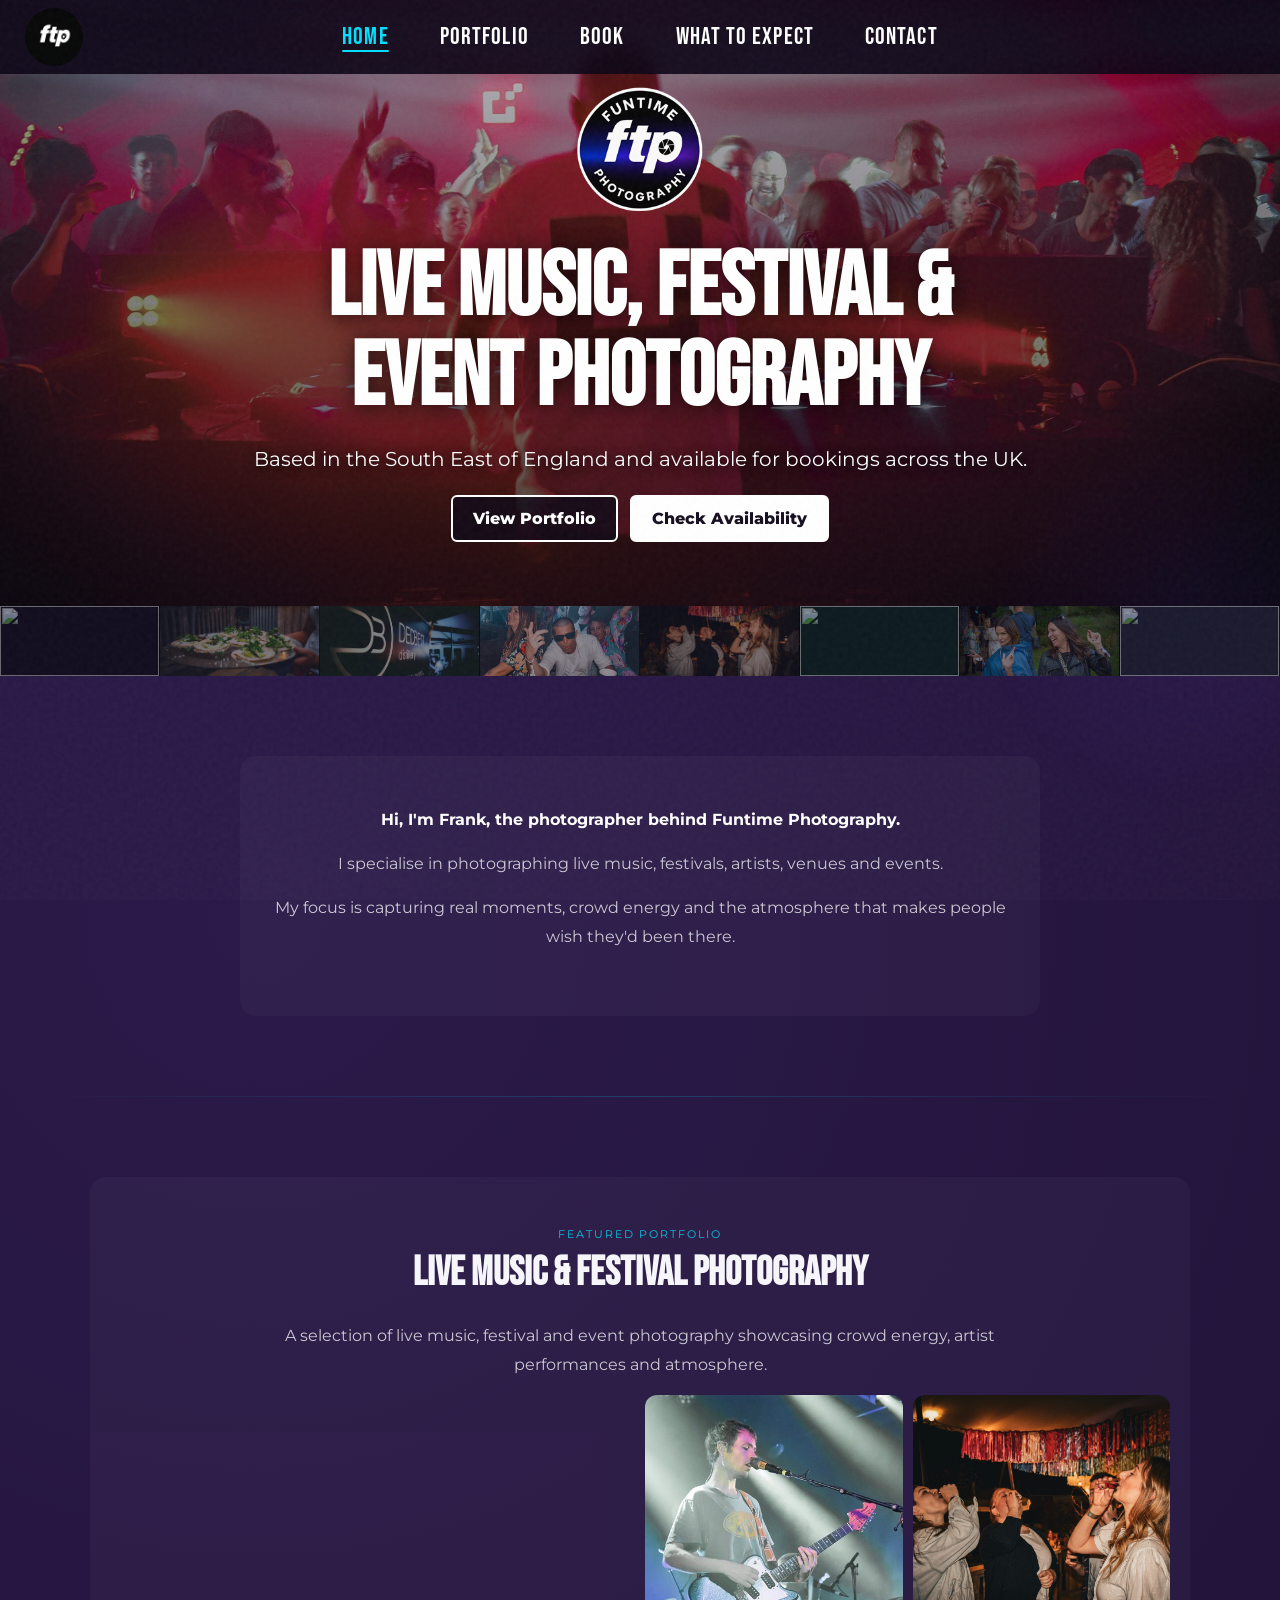
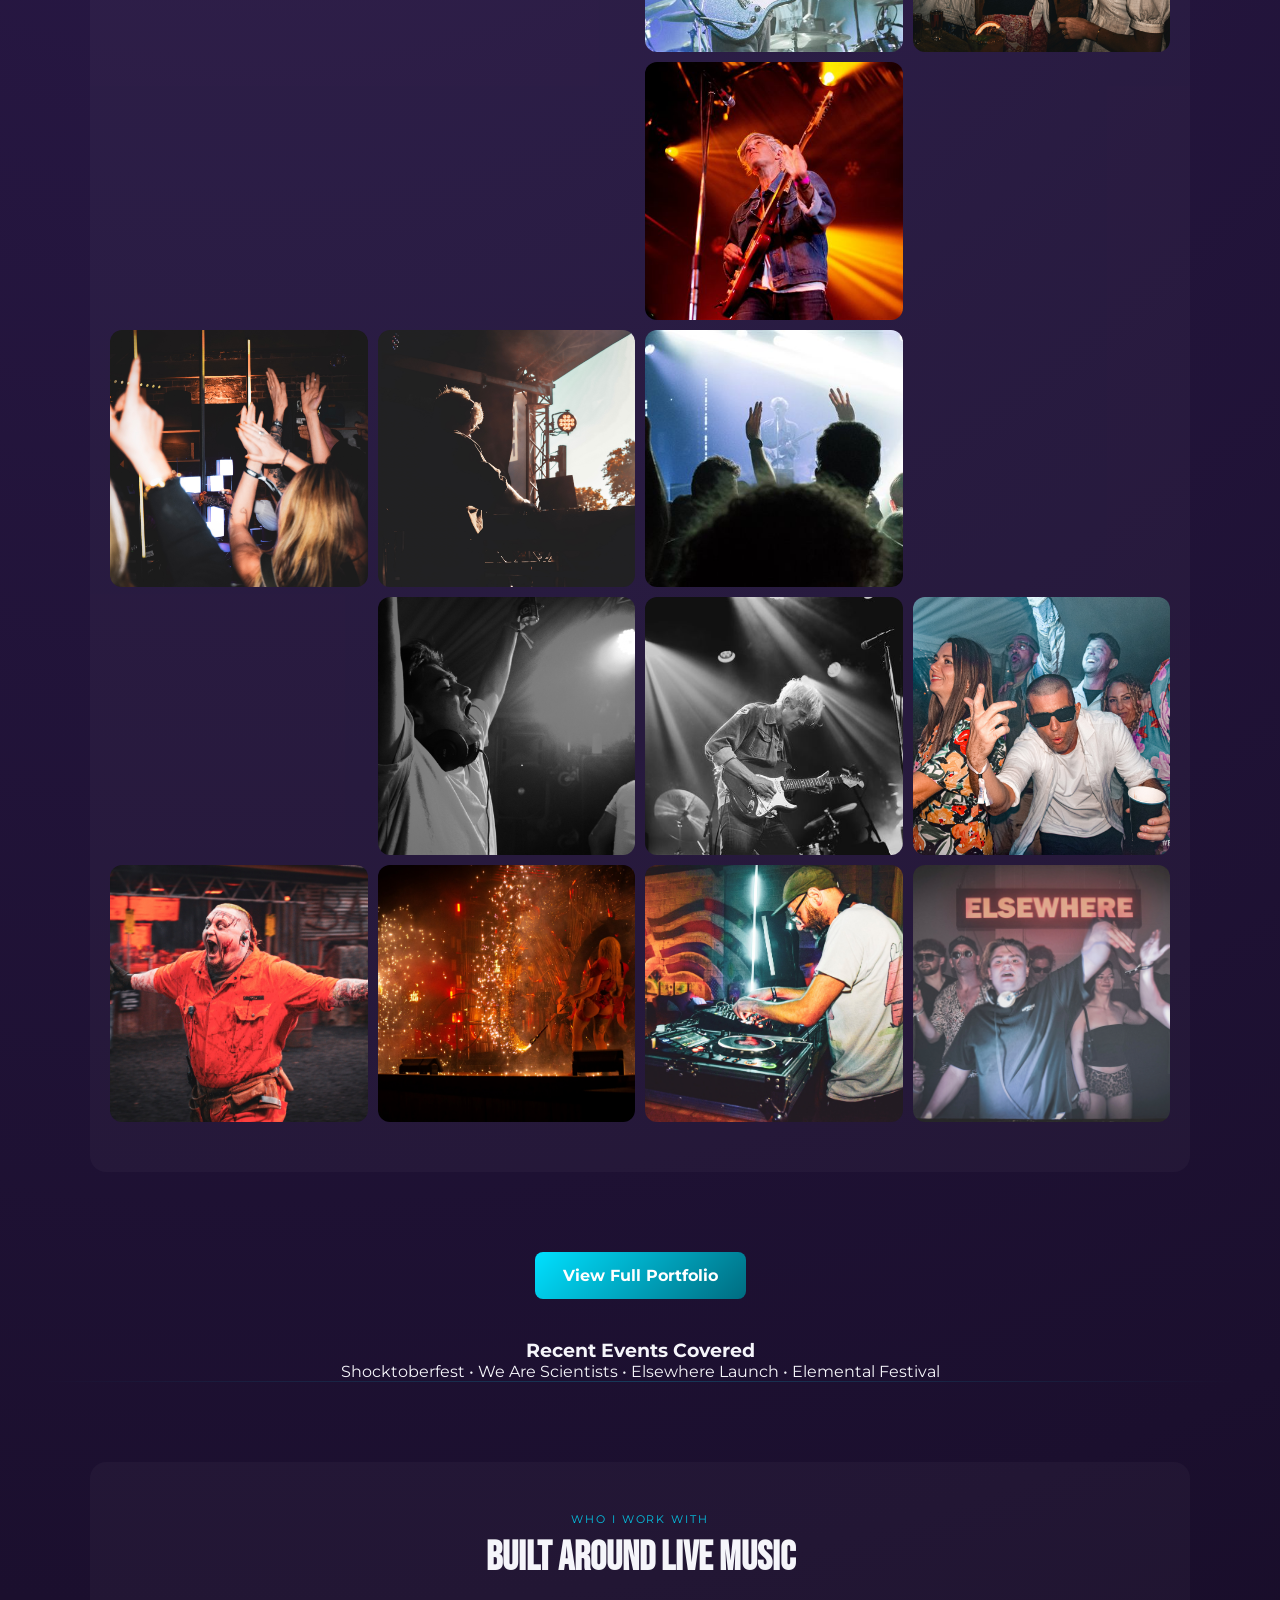
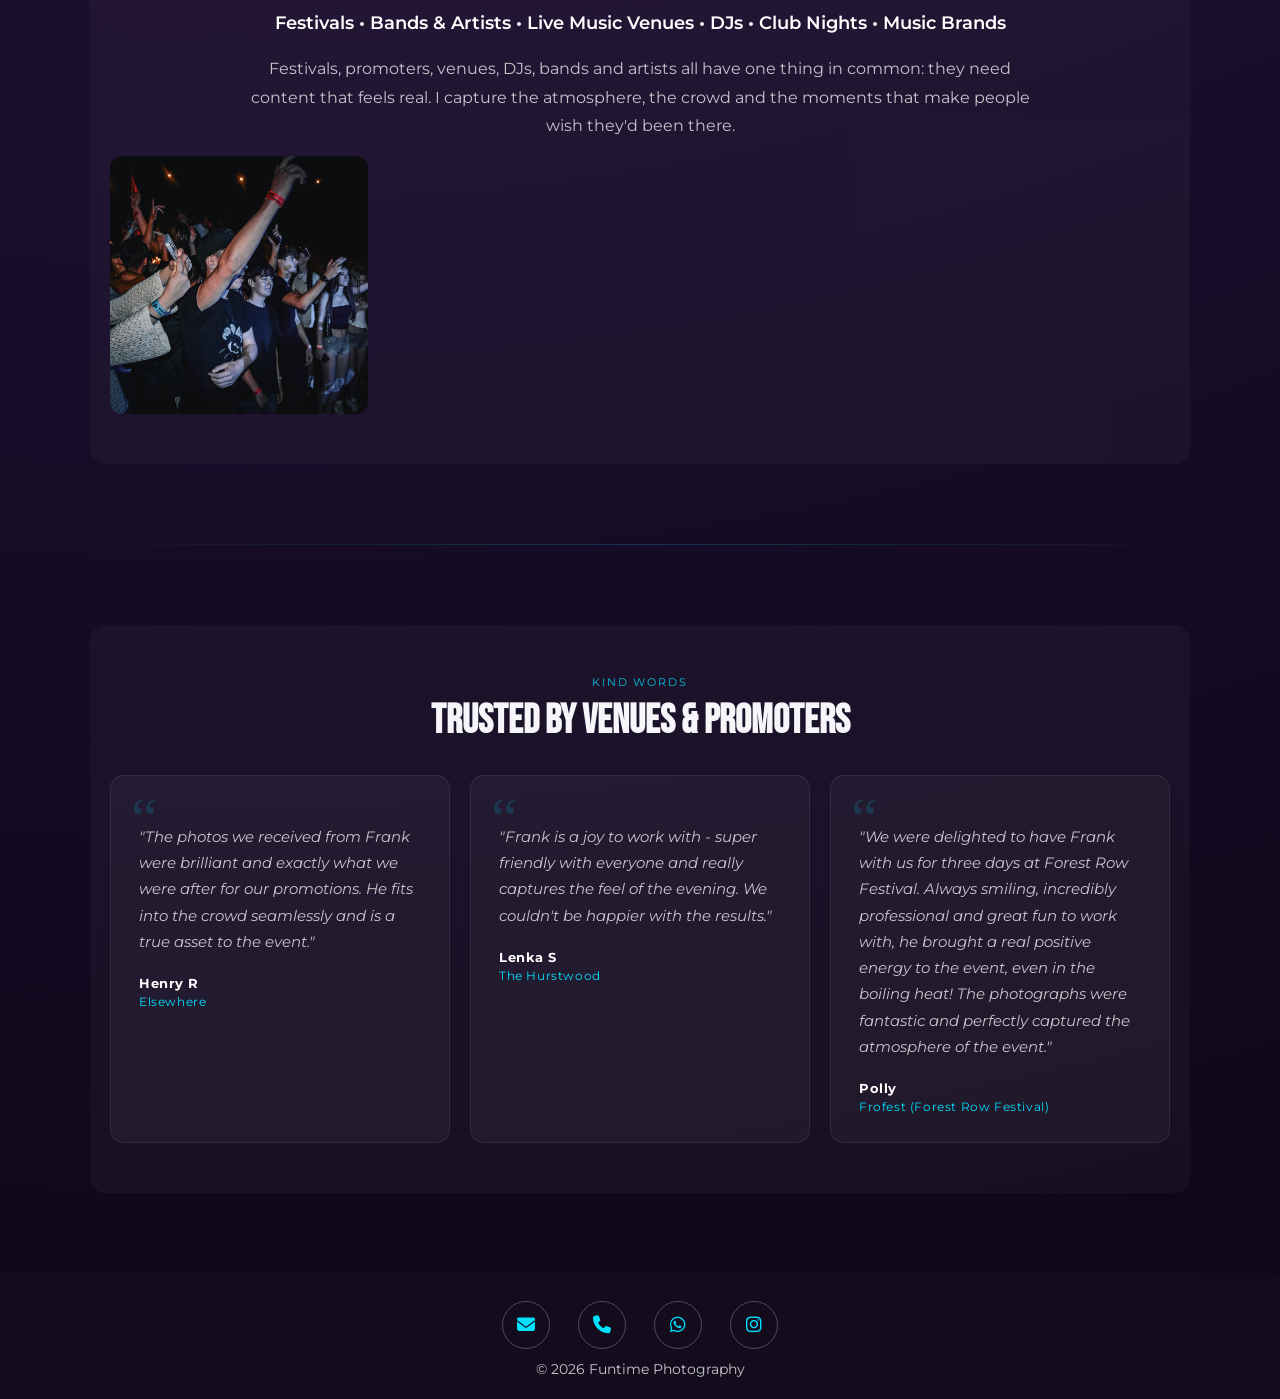
==== index.html @ a096a573 "Use the FTP stamp in portfolio and homepage photo viewers" ====
<!doctype html>
<html lang="en">
<head>
<meta charset="utf-8"/>
<meta name="viewport" content="width=device-width,initial-scale=1"/>
<meta name="description" content="Funtime Photography - Live music, festival, artist and event photography. Based in the South East of England and available across the UK."/>
<meta property="og:title" content="Funtime Photography | Live Music, Festival &amp; Event Photography"/>
<meta property="og:description" content="Live music, festival, artist and event photography. Based in the South East of England and available across the UK."/>
<meta property="og:type" content="business.business"/>

<title>Funtime Photography | Live Music, Festival &amp; Event Photography</title>

<link rel="preload" href="https://fonts.googleapis.com/css2?family=Montserrat:wght@300;400;600;800&family=Bebas+Neue&display=swap" as="style">
<link href="https://fonts.googleapis.com/css2?family=Montserrat:wght@300;400;600;800&family=Bebas+Neue&display=swap" rel="stylesheet">
<link rel="icon" href="logo.png" type="image/png">
<link rel="stylesheet" href="https://cdnjs.cloudflare.com/ajax/libs/font-awesome/6.5.0/css/all.min.css">

<style>

:root{
  --bg:#0d0617;
  --bg2:#2b1a4a;
  --accent:#00e0ff;
  --text:#f5f5fa;
  --muted:rgba(255,255,255,0.75);
}

*{margin:0;padding:0;box-sizing:border-box}

html{scroll-behavior:smooth}

body{
  font-family:Montserrat,sans-serif;
  background:radial-gradient(circle at 20% 20%, #2b1a4a, #1b0f2e 60%, #0d0617);
  color:var(--text);
  position:relative;
}

/* GRAIN OVERLAY */
body::before{
  content:"";
  position:fixed;
  inset:0;
  background-image:url("data:image/svg+xml,%3Csvg viewBox='0 0 200 200' xmlns='http://www.w3.org/2000/svg'%3E%3Cfilter id='n'%3E%3CfeTurbulence type='fractalNoise' baseFrequency='0.9' numOctaves='4' stitchTiles='stitch'/%3E%3C/filter%3E%3Crect width='100%25' height='100%25' filter='url(%23n)' opacity='1'/%3E%3C/svg%3E");
  opacity:0.04;
  pointer-events:none;
  z-index:1000;
}

/* GLOW BLOBS */
body::after{
  content:"";
  position:fixed;
  width:500px;
  height:500px;
  border-radius:50%;
  background:radial-gradient(circle, rgba(0,224,255,0.06) 0%, transparent 70%);
  top:-150px;
  left:-150px;
  pointer-events:none;
  z-index:0;
}

.glow-blob-2{
  position:fixed;
  width:400px;
  height:400px;
  border-radius:50%;
  background:radial-gradient(circle, rgba(120,60,255,0.07) 0%, transparent 70%);
  bottom:10%;
  right:-100px;
  pointer-events:none;
  z-index:0;
}

/* NAV */
.topbar{
  position:fixed;
  top:0;
  left:0;
  right:0;
  display:flex;
  justify-content:space-between;
  align-items:center;
  padding:8px 25px;
  background:rgba(0,0,0,0.6);
  backdrop-filter:blur(10px);
  z-index:999;
}

.topbar img{
  width:60px;
  height:60px;
  border-radius:50%;
}

.topbar nav{
  display:flex;
  gap:20px;
}

.topbar a{
  color:white;
  text-decoration:none;
  font-family:'Bebas Neue';
  transition:color 0.2s;
}

.topbar a:hover{
  color:var(--accent);
}

/* HERO */
.hero{
  min-height:clamp(400px,65vh,700px);
  display:grid;
  place-items:center;
  padding:64px 20px;
  text-align:center;
  background:
    linear-gradient(180deg,rgba(8,5,16,.24),rgba(8,5,16,.74)),
    #160e23 url("16-DSC_0517-high-quality.jpg") center 45%/cover no-repeat;
}

.hero-inner{
  max-width:850px;
}

.hero-badge{
  display:block;
  width:clamp(108px,18vw,172px);
  height:auto;
  margin:0 auto 8px;
}

.hero h1{
  margin:0 auto 24px;
  color:#fff;
  font-family:"Bebas Neue",sans-serif;
  font-size:clamp(2.8rem,7vw,6.25rem);
  line-height:1;
  text-wrap:balance;
  text-shadow:0 2px 20px rgba(0,0,0,.7);
}

.hero-location{
  margin:0 auto 24px;
  color:#fff;
  font-size:clamp(1rem,2.4vw,1.25rem);
  text-shadow:0 2px 12px #000;
}

.hero-actions{
  display:flex;
  flex-wrap:wrap;
  justify-content:center;
  gap:12px;
}

.hero-actions a{
  border:2px solid #fff;
  border-radius:6px;
  padding:12px 20px;
  color:#fff;
  background:rgba(14,9,23,.8);
  font-weight:800;
  text-decoration:none;
}

.hero-actions .hero-booking{
  color:#150e20;
  background:#fff;
}

.hero-actions a:hover,
.hero-actions a:focus-visible{
  color:#150e20;
  background:var(--accent);
  border-color:var(--accent);
}

/* PHOTO STRIP */
.photo-strip{
  display:flex;
  height:70px;
  overflow:hidden;
  position:relative;
  z-index:1;
}

.strip-item{
  flex:1;
  background:#1a1a2e;
  border-right:1px solid rgba(0,0,0,0.4);
  position:relative;
  overflow:hidden;
}

.strip-item img{
  width:100%;
  height:100%;
  object-fit:cover;
  opacity:0.5;
  transition:opacity 0.3s;
}

.strip-item:nth-child(odd){background:#110d1e;}
.strip-item:nth-child(3n){background:#0d1a1f;}

/* SECTION DIVIDER */
.divider{
  height:1px;
  background:linear-gradient(to right, transparent, rgba(0,224,255,0.2), transparent);
  margin:0 40px;
}

.cta{
  padding:14px 28px;
  background:linear-gradient(135deg,var(--accent),#006c80);
  border-radius:8px;
  text-decoration:none;
  color:white;
  font-weight:700;
  display:inline-block;
  border:none;
  cursor:pointer;
  transition:transform 0.2s, box-shadow 0.2s;
  font-size:clamp(13px,1.5vw,16px);
}

.cta:hover{
  transform:translateY(-2px);
  box-shadow:0 8px 24px rgba(0,224,255,0.3);
}

@keyframes fadeInDown{
  from{opacity:0;transform:translateY(-20px)}
  to{opacity:1;transform:translateY(0)}
}

@keyframes fadeInUp{
  from{opacity:0;transform:translateY(20px)}
  to{opacity:1;transform:translateY(0)}
}

/* SECTION */
.section{
  max-width:1100px;
  margin:80px auto;
  padding:50px 20px;
  background:rgba(255,255,255,0.03);
  border-radius:16px;
  position:relative;
}

.section-title{
  font-family:'Bebas Neue';
  text-align:center;
  font-size:40px;
  margin-bottom:25px;
}

.section-label{
  font-size:11px;
  letter-spacing:0.18em;
  text-transform:uppercase;
  color:var(--accent);
  text-align:center;
  margin-bottom:8px;
  opacity:0.85;
}

/* ABOUT */
.about{
  text-align:center;
  line-height:1.8;
  max-width:800px;
  margin:80px auto;
  color:var(--muted);
  padding:50px 20px;
  background:rgba(255,255,255,0.03);
  border-radius:16px;
  position:relative;
  overflow:hidden;
}

.about-bg-text{
  position:absolute;
  top:16px;
  left:50%;
  transform:translateX(-50%);
  font-family:'Bebas Neue';
  font-size:clamp(48px,8vw,80px);
  white-space:nowrap;
  color:rgba(255,255,255,0.04);
  pointer-events:none;
  letter-spacing:4px;
  user-select:none;
}

.about p{
  margin-bottom:15px;
  position:relative;
  z-index:1;
}

.about strong{
  color:white;
}

/* WHAT WE DO */
  
.work-copy{
  text-align:center;
  max-width:800px;
  margin:15px auto;
  line-height:1.8;
  color:var(--muted);
}

.work-copy-intro{
  text-align:center;
  color:white;
  font-weight:600;
  font-size:18px;
  max-width:900px;
  margin:0 auto 15px;
}

  
/* GRID */
.grid{
  display:grid;
  grid-template-columns:repeat(4,1fr);
  gap:10px;
  grid-auto-flow:dense;
}

.grid img{
  width:100%;
  aspect-ratio:1/1;
  object-fit:cover;
  border-radius:12px;
  cursor:pointer;
  opacity:0;
  transform:translateY(20px);
  transition:opacity .4s, transform .4s, box-shadow .25s;
}

.grid img.loaded{
  opacity:1;
  transform:translateY(0);
}

.grid img:hover{
  transform:scale(1.02);
  box-shadow:0 0 0 2px rgba(0,224,255,0.5);
}

/* SELL SECTION */
.sell{
  display:grid;
  grid-template-columns:1fr 1fr;
  gap:60px;
  align-items:center;
}

.sell h2{
  font-family:'Bebas Neue';
  font-size:32px;
  margin-bottom:20px;
}

.sell ul{
  list-style:none;
}

.sell li{
  padding:10px 0;
  font-size:18px;
  color:var(--muted);
  border-bottom:1px solid rgba(255,255,255,0.05);
}

.sell li:last-child{
  border-bottom:none;
}

/* TESTIMONIALS */
.testimonials{
  max-width:1100px;
  margin:80px auto;
  padding:50px 20px;
  background:rgba(255,255,255,0.03);
  border-radius:16px;
}

.testi-grid{
  display:grid;
  grid-template-columns:repeat(3,minmax(0,1fr));
  gap:20px;
  margin-top:30px;
}

.testi-card{
  background:rgba(255,255,255,0.04);
  border:1px solid rgba(255,255,255,0.08);
  border-radius:14px;
  padding:28px;
  position:relative;
}

.testi-card::before{
  content:"\201C";
  position:absolute;
  top:12px;
  left:20px;
  font-size:60px;
  font-family:Georgia,serif;
  color:rgba(0,224,255,0.15);
  line-height:1;
}

.testi-text{
  font-size:15px;
  line-height:1.75;
  color:var(--muted);
  font-style:italic;
  margin-bottom:20px;
  padding-top:20px;
}

.testi-author{
  display:flex;
  flex-direction:column;
  gap:3px;
}

.testi-name{
  font-size:13px;
  font-weight:700;
  color:white;
  letter-spacing:0.04em;
}

.testi-venue{
  font-size:12px;
  color:var(--accent);
  letter-spacing:0.05em;
}

/* MOBILE */
@media(max-width:800px){
  
  .topbar nav{gap:8px 12px;flex-wrap:wrap;justify-content:flex-end;}
  .topbar{padding:12px 20px;}
  .topbar img{width:50px;height:50px;}
  .topbar a{margin-left:0;}
  .hero{min-height:400px;}

  .grid{grid-template-columns:repeat(2,1fr);}

  .sell{
    grid-template-columns:1fr;
    gap:30px;
  }

  .section{
    margin:50px auto;
    padding:30px 15px;
  }

  .about{
    margin:50px auto;
    padding:30px 15px;
  }

  .section-title{font-size:28px;}

  .testi-grid{
    grid-template-columns:1fr;
    gap:16px;
  }

  .testimonials{
    margin:50px auto;
    padding:30px 15px;
  }

  .photo-strip{height:50px;}
  .divider{margin:0 20px;}
}

/* FOOTER */
footer{
  padding:60px 20px;
  background:black;
  display:flex;
  justify-content:space-between;
  align-items:center;
  flex-wrap:wrap;
  gap:40px;
}

footer > div{line-height:1.8;}

footer a{
  color:white;
  text-decoration:none;
  transition:color 0.2s;
}

footer a i{
  color:var(--accent);
  font-size:18px;
  width:22px;
  text-align:center;
  transition:0.2s;
}

footer a:hover i{
  transform:scale(1.2);
  color:#00e0ff;
}

.neon-contact{
  display:flex;
  justify-content:center;
  gap:25px;
  flex-wrap:wrap;
}

.neon-contact a{
  display:flex;
  align-items:center;
  gap:8px;
  padding:12px 22px;
  border-radius:30px;
  text-decoration:none;
  color:white;
  font-weight:600;
  background:rgba(255,255,255,0.05);
  border:1px solid rgba(0,224,255,0.3);
  transition:all 0.25s ease;
}

.neon-contact i{
  font-size:18px;
  color:var(--accent);
  display:inline-flex;
  align-items:center;
  justify-content:center;
}

.neon-contact a:hover{
  transform:translateY(-2px);
  border-color:#00e0ff;
  box-shadow:
    0 0 10px rgba(0,224,255,0.6),
    0 0 25px rgba(0,224,255,0.4),
    inset 0 0 10px rgba(0,224,255,0.2);
}

/* LIGHTBOX */
.lightbox{
  position:fixed;
  inset:0;
  background:rgba(0,0,0,0.95);
  display:none;
  align-items:center;
  justify-content:center;
  flex-direction:column;
  gap:20px;
  z-index:1000;
}

.lightbox.active{display:flex;}

.lightbox img{
  max-width:90%;
  max-height:75vh;
  border-radius:8px;
}

.lightbox-controls{
  display:flex;
  gap:15px;
  justify-content:center;
  align-items:center;
  color:white;
}

.lightbox-btn{
  background:rgba(255,255,255,0.2);
  border:none;
  color:white;
  padding:10px 15px;
  border-radius:6px;
  cursor:pointer;
  font-weight:700;
  transition:background 0.2s;
}

.lightbox-btn:hover{background:rgba(0,224,255,0.3);}

.lightbox-close{
  position:absolute;
  top:20px;
  right:20px;
  background:rgba(255,255,255,0.2);
  border:none;
  color:white;
  width:40px;
  height:40px;
  border-radius:50%;
  cursor:pointer;
  font-size:24px;
  transition:background 0.2s;
}

.lightbox-close:hover{background:rgba(255,0,0,0.3);}

</style>
<link rel="stylesheet" href="/navigation.css">
<link rel="stylesheet" href="/watermark.css">
</head>

<body>

<div class="glow-blob-2"></div>

<header class="topbar site-header">
  <a class="site-logo" href="/index.html"><img src="/logo.png" alt="Funtime Photography home"></a>
  <nav aria-label="Main navigation">
    <a href="/index.html" aria-current="page">Home</a>
    <a href="/gallery.html">Portfolio</a>
    <a href="/booking.html">Book</a>
    <a href="/what-to-expect.html">What to Expect</a>
    <a href="#contact">Contact</a>
  </nav>
</header>

<section class="hero" aria-labelledby="hero-title">
  <div class="hero-inner">
    <img class="hero-badge" src="ftp-hero-badge.png" width="256" height="256" alt="">
    <h1 id="hero-title">Live Music, Festival &amp; Event Photography</h1>
    <p class="hero-location">Based in the South East of England and available for bookings across the UK.</p>
    <div class="hero-actions">
      <a href="gallery.html">View Portfolio</a>
      <a class="hero-booking" href="booking.html">Check Availability</a>
    </div>
  </div>
</section>

<div class="photo-strip">
  <div class="strip-item"><img src="photo229.jpg" alt="" loading="lazy"></div>
  <div class="strip-item"><img src="photo155.jpg" alt="" loading="lazy"></div>
  <div class="strip-item"><img src="photo95.jpg" alt="" loading="lazy"></div>
  <div class="strip-item"><img src="photo43.jpg" alt="" loading="lazy"></div>
  <div class="strip-item"><img src="photo193.jpg" alt="" loading="lazy"></div>
  <div class="strip-item"><img src="photo80.jpg" alt="" loading="lazy"></div>
  <div class="strip-item"><img src="photo17.jpg" alt="" loading="lazy"></div>
  <div class="strip-item"><img src="photo144.jpg" alt="" loading="lazy"></div>
</div>


<section class="about">
  <div class="about-bg-text"></div>

<p><strong>Hi, I'm Frank, the photographer behind Funtime Photography.</strong></p>

<p>
I specialise in photographing live music, festivals, artists, venues and events.
</p>

<p>
My focus is capturing real moments, crowd energy and the atmosphere that makes people wish they'd been there.
</p>


</section>

<div class="divider"></div>

<section class="section">

<div class="section-label">Featured Portfolio</div>
<h2 class="section-title">Live Music & Festival Photography</h2>

<p class="work-copy">
A selection of live music, festival and event photography showcasing crowd energy, artist performances and atmosphere.
</p>

  <div class="grid">
    <!-- Featured photos follow the order in the image list below. -->
    <img alt="Event photography">
    <img alt="Event photography">
    <img data-preview="thumbnails/we-are-scientists/2-DSC_6607.jpg" alt="We Are Scientists bassist singing under white stage beams">
    <img alt="Event photography">
    <img alt="Event photography">
    <img alt="Event photography">
    <img data-preview="thumbnails/we-are-scientists/7-DSC_6819.jpg" alt="We Are Scientists guitarist under amber stage lights">
    <img alt="Event photography">
    <img alt="Event photography">
    <img alt="Event photography">
    <img data-preview="thumbnails/we-are-scientists/8-DSC_6842.jpg" alt="We Are Scientists crowd with hands raised against white lights">
    <img alt="Event photography">
    <img alt="Event photography">
    <img alt="Event photography">
    <img data-preview="thumbnails/we-are-scientists/14-DSC_7060.jpg" alt="Black-and-white We Are Scientists performance under spotlights">
    <img alt="Event photography">
    <img alt="Shocktoberfest performer in an orange jumpsuit with arms outstretched">
    <img alt="Shocktoberfest stage performers surrounded by sparks">
    <img alt="Elsewhere Launch DJ working the decks under orange and teal lights">
    <img alt="Elsewhere Launch crowd with hands raised beneath the venue sign">
  </div>
</section>

  
<div style="text-align:center;margin-top:30px;">
  <a class="cta" href="gallery.html">
    View Full Portfolio
  </a>
</div>


<div style="text-align:center; margin-top:40px;">
  <h3>Recent Events Covered</h3>
  <p>
    Shocktoberfest • We Are Scientists • Elsewhere Launch • Elemental Festival
  </p>
</div>

  
<div class="divider"></div>




<section class="section">
  <div class="section-label">Who I Work With</div>
  <h2 class="section-title">Built Around Live Music</h2>

  <p class="work-copy work-copy-intro">
    Festivals • Bands & Artists • Live Music Venues • DJs • Club Nights • Music Brands
  </p>

  <p class="work-copy">
    Festivals, promoters, venues, DJs, bands and artists all have one thing in common:
    they need content that feels real. I capture the atmosphere, the crowd and the moments
    that make people wish they'd been there.
  </p>

  <div class="grid">
    <img alt="Photography">
    <img alt="Photography">
    <img alt="Photography">
    <img alt="Photography">
  </div>
</section>

  

  
<div class="divider"></div>

<section class="testimonials">
  <div class="section-label">Kind Words</div>
  <h2 class="section-title">Trusted by Venues &amp; Promoters</h2>
  <div class="testi-grid">
    <!-- Client testimonials -->
    <div class="testi-card">
      <p class="testi-text">"The photos we received from Frank were brilliant and exactly what we were after for our promotions. He fits into the crowd seamlessly and is a true asset to the event."</p>
      <div class="testi-author">
        <span class="testi-name">Henry R</span>
        <span class="testi-venue">Elsewhere</span>
      </div>
    </div>
    <div class="testi-card">
      <p class="testi-text">"Frank is a joy to work with - super friendly with everyone and really captures the feel of the evening. We couldn't be happier with the results."</p>
      <div class="testi-author">
        <span class="testi-name">Lenka S</span>
        <span class="testi-venue">The Hurstwood</span>
      </div>
    </div>
    <div class="testi-card">
      <p class="testi-text">"We were delighted to have Frank with us for three days at Forest Row Festival. Always smiling, incredibly professional and great fun to work with, he brought a real positive energy to the event, even in the boiling heat! The photographs were fantastic and perfectly captured the atmosphere of the event."</p>
      <div class="testi-author">
        <span class="testi-name">Polly</span>
        <span class="testi-venue">Frofest (Forest Row Festival)</span>
      </div>
    </div>
  </div>
</section>

<footer class="site-footer" id="contact" aria-label="Contact Funtime Photography">
  <div class="contact-icons">
    <a href="mailto:events@funtimephotography.co.uk" aria-label="Email" title="Email"><i class="fa-solid fa-envelope" aria-hidden="true"></i></a>
    <a href="tel:+447834350911" aria-label="Phone" title="Phone"><i class="fa-solid fa-phone" aria-hidden="true"></i></a>
    <a href="https://wa.me/447834350911" aria-label="WhatsApp" title="WhatsApp"><i class="fa-brands fa-whatsapp" aria-hidden="true"></i></a>
    <a href="https://www.instagram.com/funtimephotography.co.uk/" aria-label="Instagram" title="Instagram"><i class="fa-brands fa-instagram" aria-hidden="true"></i></a>
  </div>
  <p>© 2026 Funtime Photography</p>
</footer>

<div class="lightbox" id="lightbox">
  <button class="lightbox-close" aria-label="Close lightbox">&times;</button>
  <div class="lightbox-photo">
    <img id="lb-img" alt="Full size image">
  </div>
  <div class="lightbox-controls">
    <button class="lightbox-btn" id="lb-prev" aria-label="Previous image">← Prev</button>
    <span id="lb-counter"></span>
    <button class="lightbox-btn" id="lb-next" aria-label="Next image">Next →</button>
  </div>
</div>

<script>
(function(){

const images = [
  "photo229.jpg",
  "4-DSC_0520.jpg",
  "2-DSC_6607.jpg",
  "photo193.jpg",
  "DSC_5003.jpg",
  "DSC_4117.jpg",
  "7-DSC_6819.jpg",
  "20-DSC_6042.jpg",
  "photo123.jpg",
  "2-DSC_5817.jpg",
  "8-DSC_6842.jpg",
  "DSC_0690.jpg",
  "1-DSC_5632.jpg",
  "photo41.jpg",
  "14-DSC_7060.jpg",
  "photo43.jpg",
  "5-DSC_9880-denoised-social.jpg",
  "11-DSC_0038-denoised-social.jpg",
  "10-DSC_0227-high-quality.jpg",
  "12-DSC_0279-high-quality.jpg",
  "DSC_0140.jpg",
  "DSC_0076.jpg",
  "18-DSC_0284.jpg",
  "7-DSC_0143.jpg"
];

let currentImageIndex = 0;
const imgs = document.querySelectorAll(".grid img");
const lb = document.getElementById("lightbox");
const lbImg = document.getElementById("lb-img");
const lbCounter = document.getElementById("lb-counter");
const lbPrev = document.getElementById("lb-prev");
const lbNext = document.getElementById("lb-next");
const lbClose = document.querySelector(".lightbox-close");
imgs.forEach((img,i)=>{
  const src = images[i % images.length];
  img.src = img.dataset.preview || src;
  img.loading = "lazy";
  img.onload = ()=> img.classList.add("loaded");
  img.onclick = ()=>{
    currentImageIndex = i % images.length;
    openLightbox();
  };
});

function openLightbox(){
  lbImg.src = images[currentImageIndex];
  lbCounter.textContent = `${currentImageIndex + 1} / ${images.length}`;
  lb.classList.add("active");
  document.body.style.overflow = "hidden";
}

function closeLightbox(){
  lb.classList.remove("active");
  document.body.style.overflow = "auto";
}

function showNext(){
  currentImageIndex = (currentImageIndex + 1) % images.length;
  openLightbox();
}

function showPrev(){
  currentImageIndex = (currentImageIndex - 1 + images.length) % images.length;
  openLightbox();
}

lbPrev.addEventListener("click", showPrev);
lbNext.addEventListener("click", showNext);
lbClose.addEventListener("click", closeLightbox);

lb.addEventListener("click", (e)=>{
  if(e.target === lb) closeLightbox();
});

document.addEventListener("keydown", (e)=>{
  if(!lb.classList.contains("active")) return;
  if(e.key === "Escape") closeLightbox();
  if(e.key === "ArrowRight") showNext();
  if(e.key === "ArrowLeft") showPrev();
});

})();
</script>

</body>
</html>
---- navigation.css ----
.topbar {
  display: grid;
  grid-template-columns: minmax(60px, 1fr) auto minmax(60px, 1fr);
  align-items: center;
}

.topbar nav {
  display: flex;
  justify-content: center;
  align-items: center;
  flex-wrap: wrap;
  gap: 8px clamp(24px, 4vw, 64px);
}

.topbar nav a {
  display: inline-flex;
  align-items: center;
  min-height: 44px;
  margin: 0;
  font-size: clamp(1.25rem, 1.9vw, 1.6rem);
  line-height: 1;
  letter-spacing: .045em;
  white-space: nowrap;
}

.topbar nav a:focus-visible {
  outline: 2px solid currentColor;
  outline-offset: 4px;
}

@media (max-width: 700px) {
  .topbar {
    grid-template-columns: auto minmax(0, 1fr);
    column-gap: 10px;
  }

  .topbar nav {
    gap: 0 clamp(8px, 2.2vw, 16px);
  }

  .topbar nav a {
    min-height: 36px;
    font-size: clamp(1rem, 3.6vw, 1.2rem);
    letter-spacing: .025em;
  }
}

.topbar.site-header {
  position: fixed;
  inset: 0 0 auto;
  z-index: 999;
  padding: 8px 25px;
  background: rgba(13, 6, 23, .9);
  backdrop-filter: blur(10px);
}

.site-header .site-logo {
  justify-self: start;
}

.site-header .site-logo img {
  display: block;
  width: 58px;
  height: 58px;
  object-fit: contain;
}

.site-header nav a[aria-current="page"],
.site-header nav a:hover,
body:has(#contact:target) .site-header nav a[href="#contact"] {
  color: #00e0ff;
}

.site-header nav a[aria-current="page"] {
  text-decoration: underline;
  text-underline-offset: .25em;
}

.expect-content {
  margin-top: 74px;
}

footer.site-footer {
  display: flex;
  flex-direction: column;
  align-items: center;
  gap: 12px;
  padding: 28px 16px 22px;
  background: #120c1d;
  color: #f5f5fa;
  text-align: center;
  scroll-margin-top: 85px;
}

.site-footer .contact-icons {
  display: flex;
  justify-content: center;
  flex-wrap: wrap;
  gap: clamp(12px, 4vw, 28px);
}

.site-footer .contact-icons a {
  display: grid;
  place-items: center;
  width: 48px;
  height: 48px;
  border: 1px solid #ffffff40;
  border-radius: 50%;
  color: #fff;
  font-size: 1.2rem;
  text-decoration: none;
}

.site-footer .contact-icons a:hover,
.site-footer .contact-icons a:focus-visible {
  color: #00e0ff;
  border-color: currentColor;
}

.site-footer p {
  margin: 0;
  color: #f5f5facc;
  font-size: .85rem;
}

@media (max-width: 700px) {
  .topbar.site-header {
    padding: 8px 10px;
    column-gap: 8px;
  }

  .site-header .site-logo img {
    width: 38px;
    height: 38px;
  }

  .site-header nav {
    gap: 0 clamp(5px, 1.8vw, 14px);
  }

  .site-header nav a {
    font-size: clamp(.875rem, 3.6vw, 1.2rem);
    letter-spacing: 0;
  }

  .expect-content {
    margin-top: 60px;
  }
}
---- watermark.css ----
.lightbox-photo {
  position: relative;
  width: max-content;
  max-width: 90%;
  overflow: hidden;
  border-radius: 8px;
}

.lightbox-photo > img {
  display: block;
  max-width: 100%;
  max-height: 75vh;
  object-fit: contain;
}

.thumb::after,
.lightbox-photo::after {
  content: "";
  position: absolute;
  z-index: 1;
  top: 50%;
  left: 50%;
  transform: translate(-50%, -50%);
  width: 26%;
  max-width: 150px;
  aspect-ratio: 1;
  background: url("/ftp_circular.png") center / contain no-repeat;
  opacity: .36;
  pointer-events: none;
}
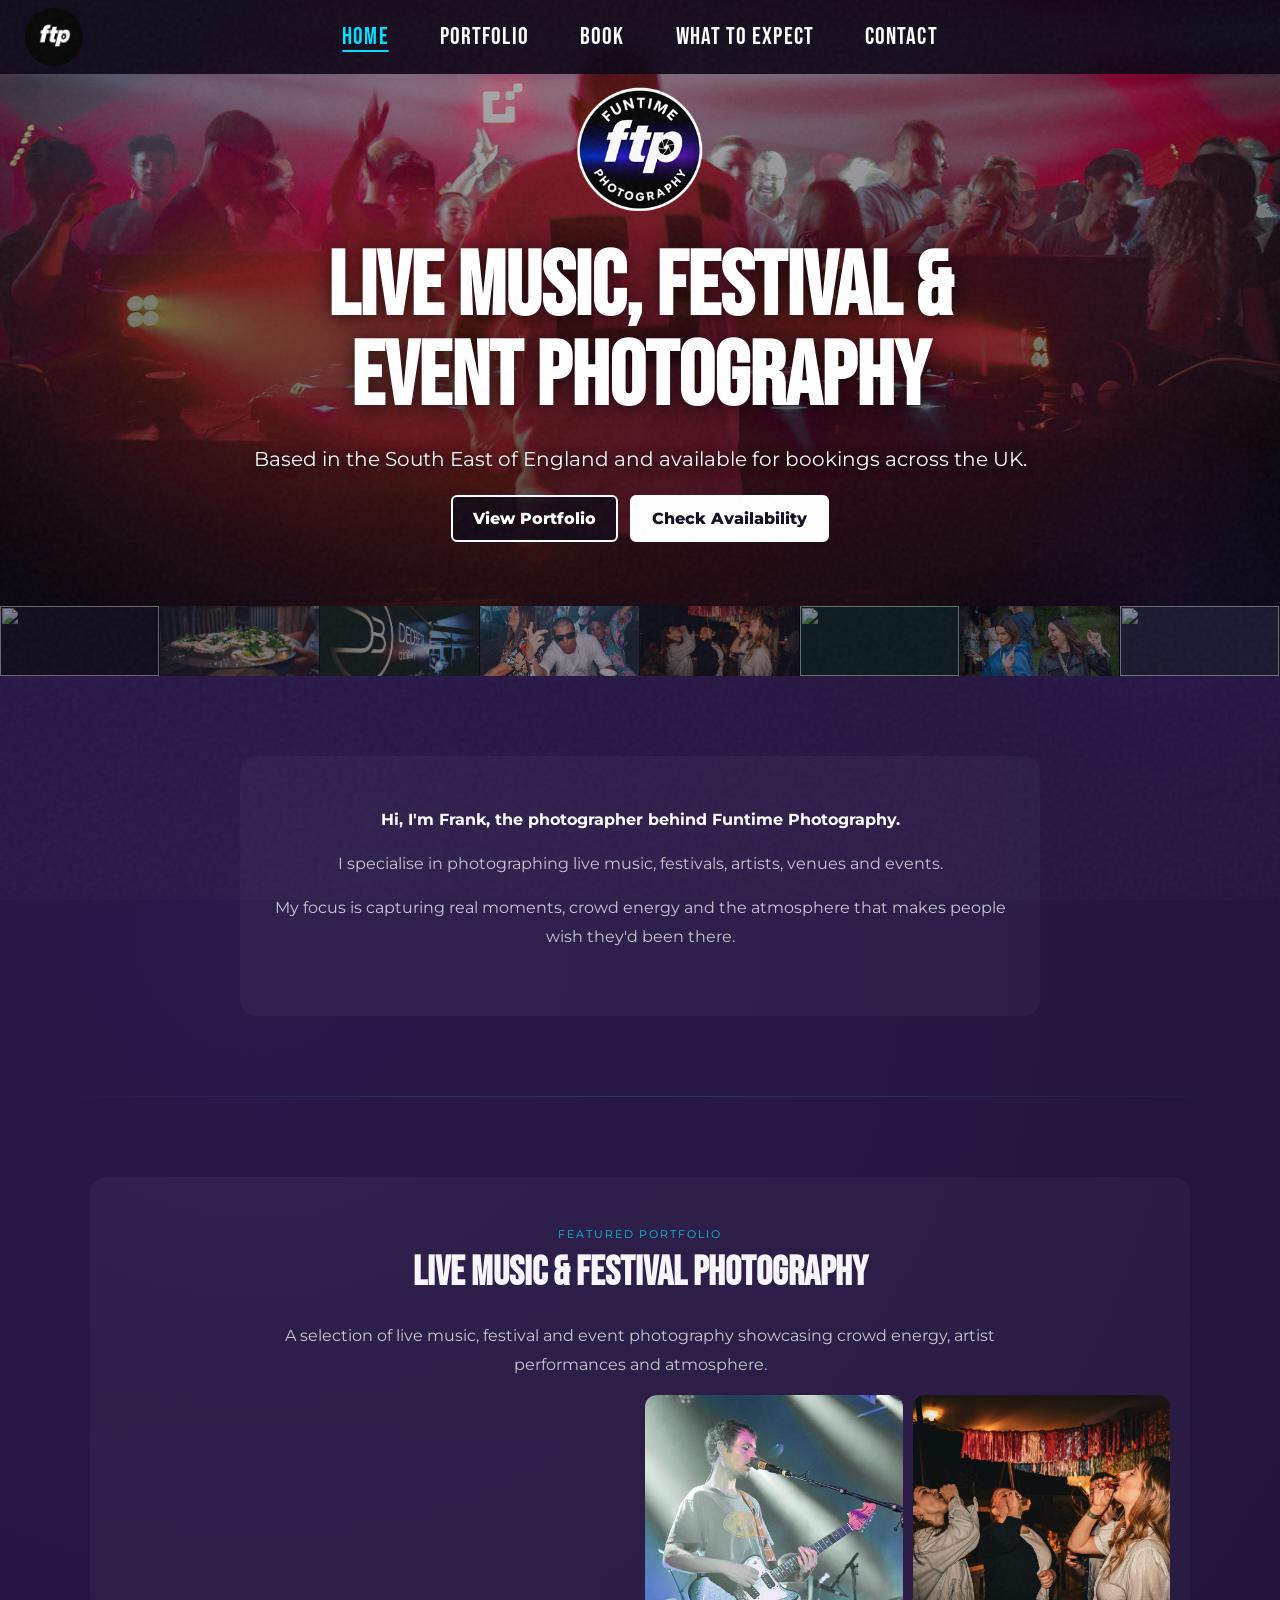
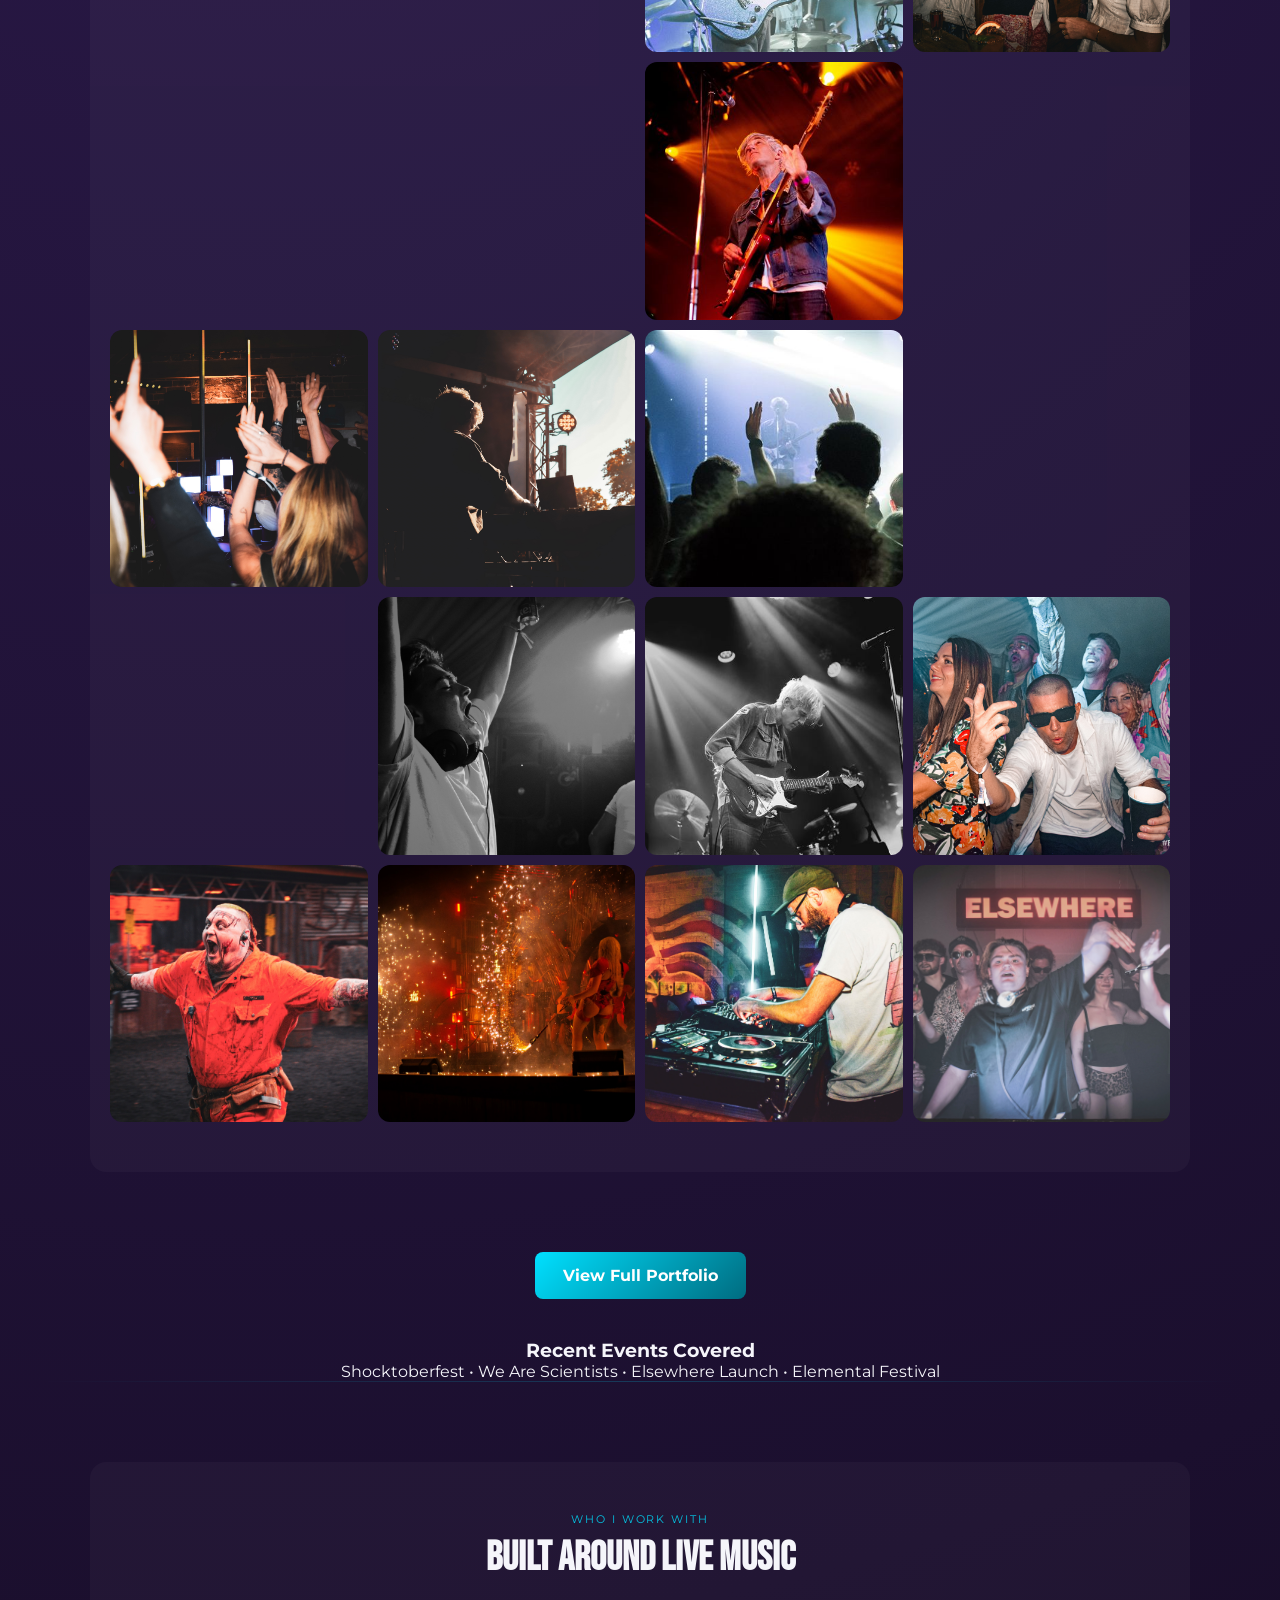
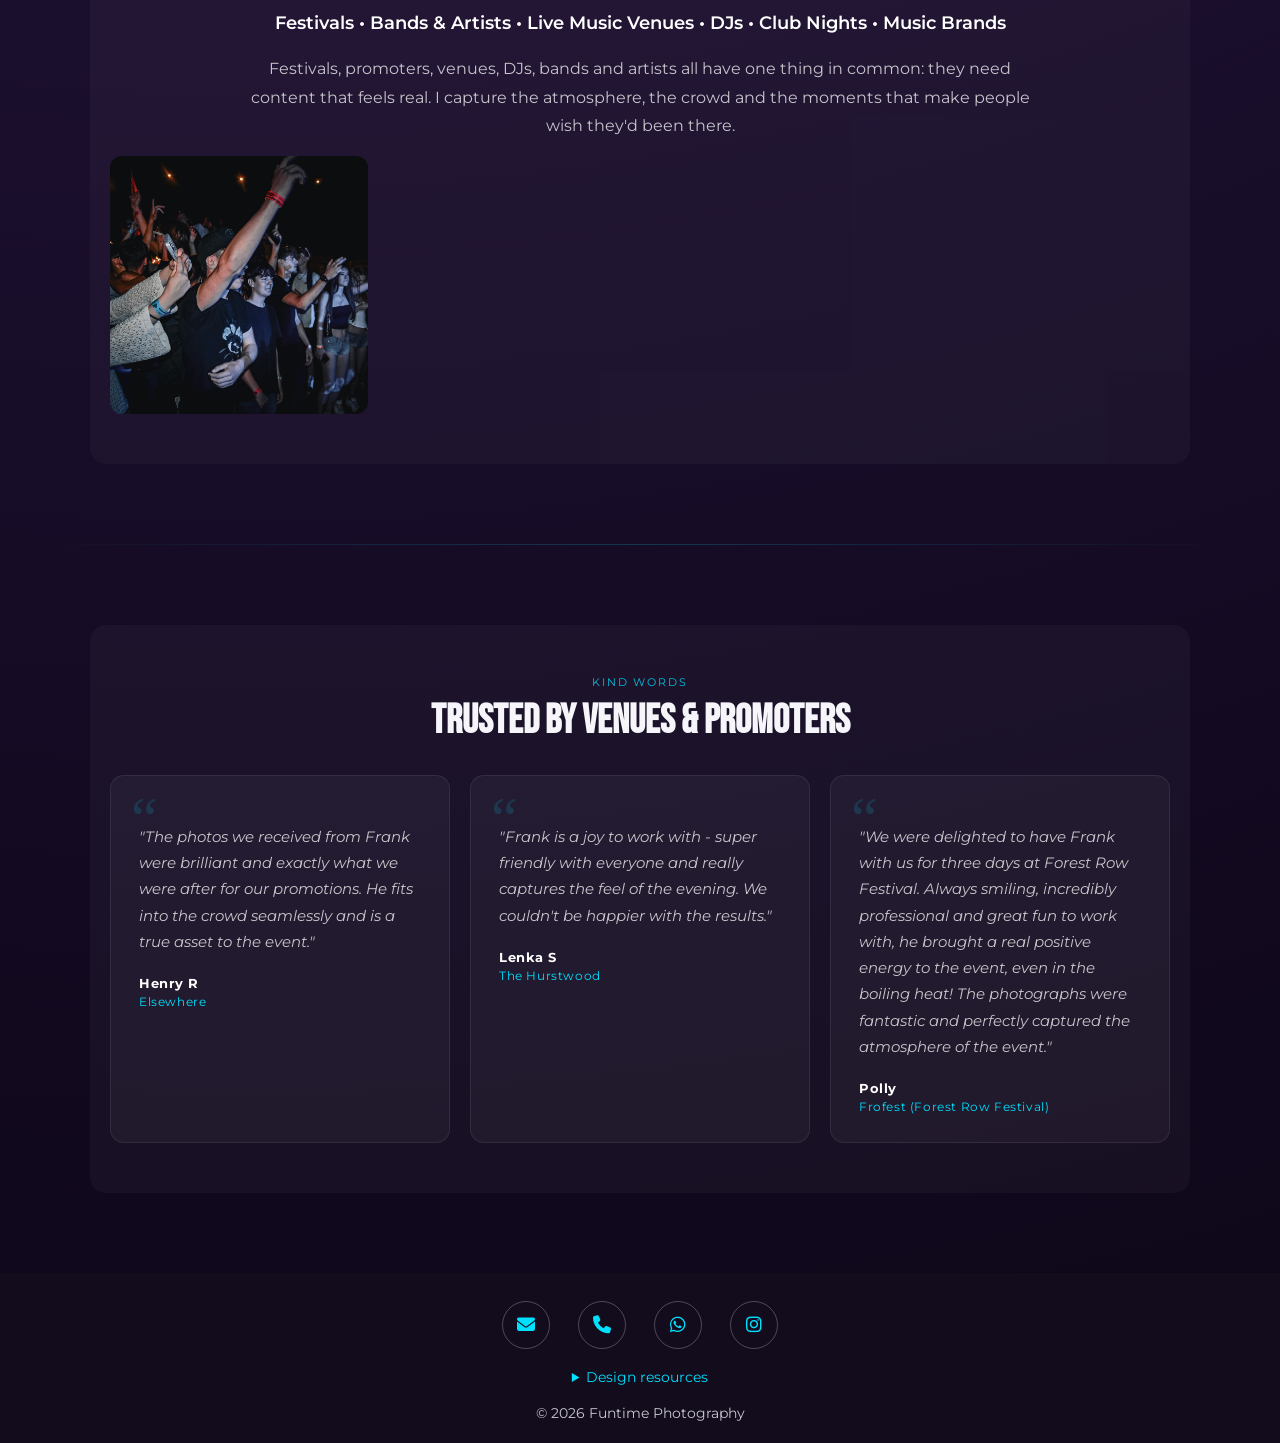
==== commit 67d6d04b: "Add design resources to the homepage footer" ====
--- a/index.html
+++ b/index.html
@@ -619,6 +619,42 @@
 }
 
 .lightbox-close:hover{background:rgba(255,0,0,0.3);}
+
+/* DESIGN RESOURCES */
+.design-resources{
+  width:min(100%, 40rem);
+  font-size:.85rem;
+}
+
+.design-resources summary{
+  width:fit-content;
+  margin-inline:auto;
+  padding:8px 4px;
+  color:var(--accent);
+  cursor:pointer;
+}
+
+.design-resources p{
+  padding-block:4px 12px;
+}
+
+.design-resources ul{
+  display:grid;
+  grid-template-columns:repeat(auto-fit, minmax(min(100%, 16rem), 1fr));
+  gap:10px 24px;
+  padding:0 0 8px 1.25rem;
+  text-align:left;
+}
+
+.design-resources a{
+  text-decoration:underline;
+  text-underline-offset:.2em;
+}
+
+.design-resources a:hover,
+.design-resources a:focus-visible{
+  color:var(--accent);
+}
 
 </style>
 <link rel="stylesheet" href="/navigation.css">
@@ -800,6 +836,22 @@
     <a href="https://wa.me/447834350911" aria-label="WhatsApp" title="WhatsApp"><i class="fa-brands fa-whatsapp" aria-hidden="true"></i></a>
     <a href="https://www.instagram.com/funtimephotography.co.uk/" aria-label="Instagram" title="Instagram"><i class="fa-brands fa-instagram" aria-hidden="true"></i></a>
   </div>
+  <details class="design-resources" id="design-resources">
+    <summary>Design resources</summary>
+    <p>Ten reference sites for web design, social media and marketing.</p>
+    <ul>
+      <li><a href="https://land-book.com/">Landbook</a> · Website layouts</li>
+      <li><a href="https://supahero.io/">Supahero</a> · Homepage opening sections</li>
+      <li><a href="https://pricingpages.design/">Pricing Pages</a> · Pricing and quote layouts</li>
+      <li><a href="https://socialproofexamples.com/">Social Proof Examples</a> · Testimonials and client credits</li>
+      <li><a href="https://reallygoodemails.com/">Really Good Emails</a> · Email design</li>
+      <li><a href="https://www.deck.gallery/">Deck Gallery</a> · Pitch decks and presentations</li>
+      <li><a href="https://posts.design/">Posts.design</a> · Social media design</li>
+      <li><a href="https://www.adfolio.design/">Adfolio</a> · Advertising examples</li>
+      <li><a href="https://www.navbar.gallery/">Navbar Gallery</a> · Site navigation</li>
+      <li><a href="https://www.ogimage.gallery/">OGimage Gallery</a> · Images for link previews</li>
+    </ul>
+  </details>
   <p>© 2026 Funtime Photography</p>
 </footer>
 
--- a/watermark.css
+++ b/watermark.css
@@ -18,13 +18,14 @@
   content: "";
   position: absolute;
   z-index: 1;
-  top: 50%;
-  left: 50%;
-  transform: translate(-50%, -50%);
+  right: 8%;
+  bottom: 8%;
+  transform: rotate(-14deg);
   width: 26%;
   max-width: 150px;
   aspect-ratio: 1;
   background: url("/ftp_circular.png") center / contain no-repeat;
-  opacity: .36;
+  filter: grayscale(1);
+  opacity: .23;
   pointer-events: none;
 }
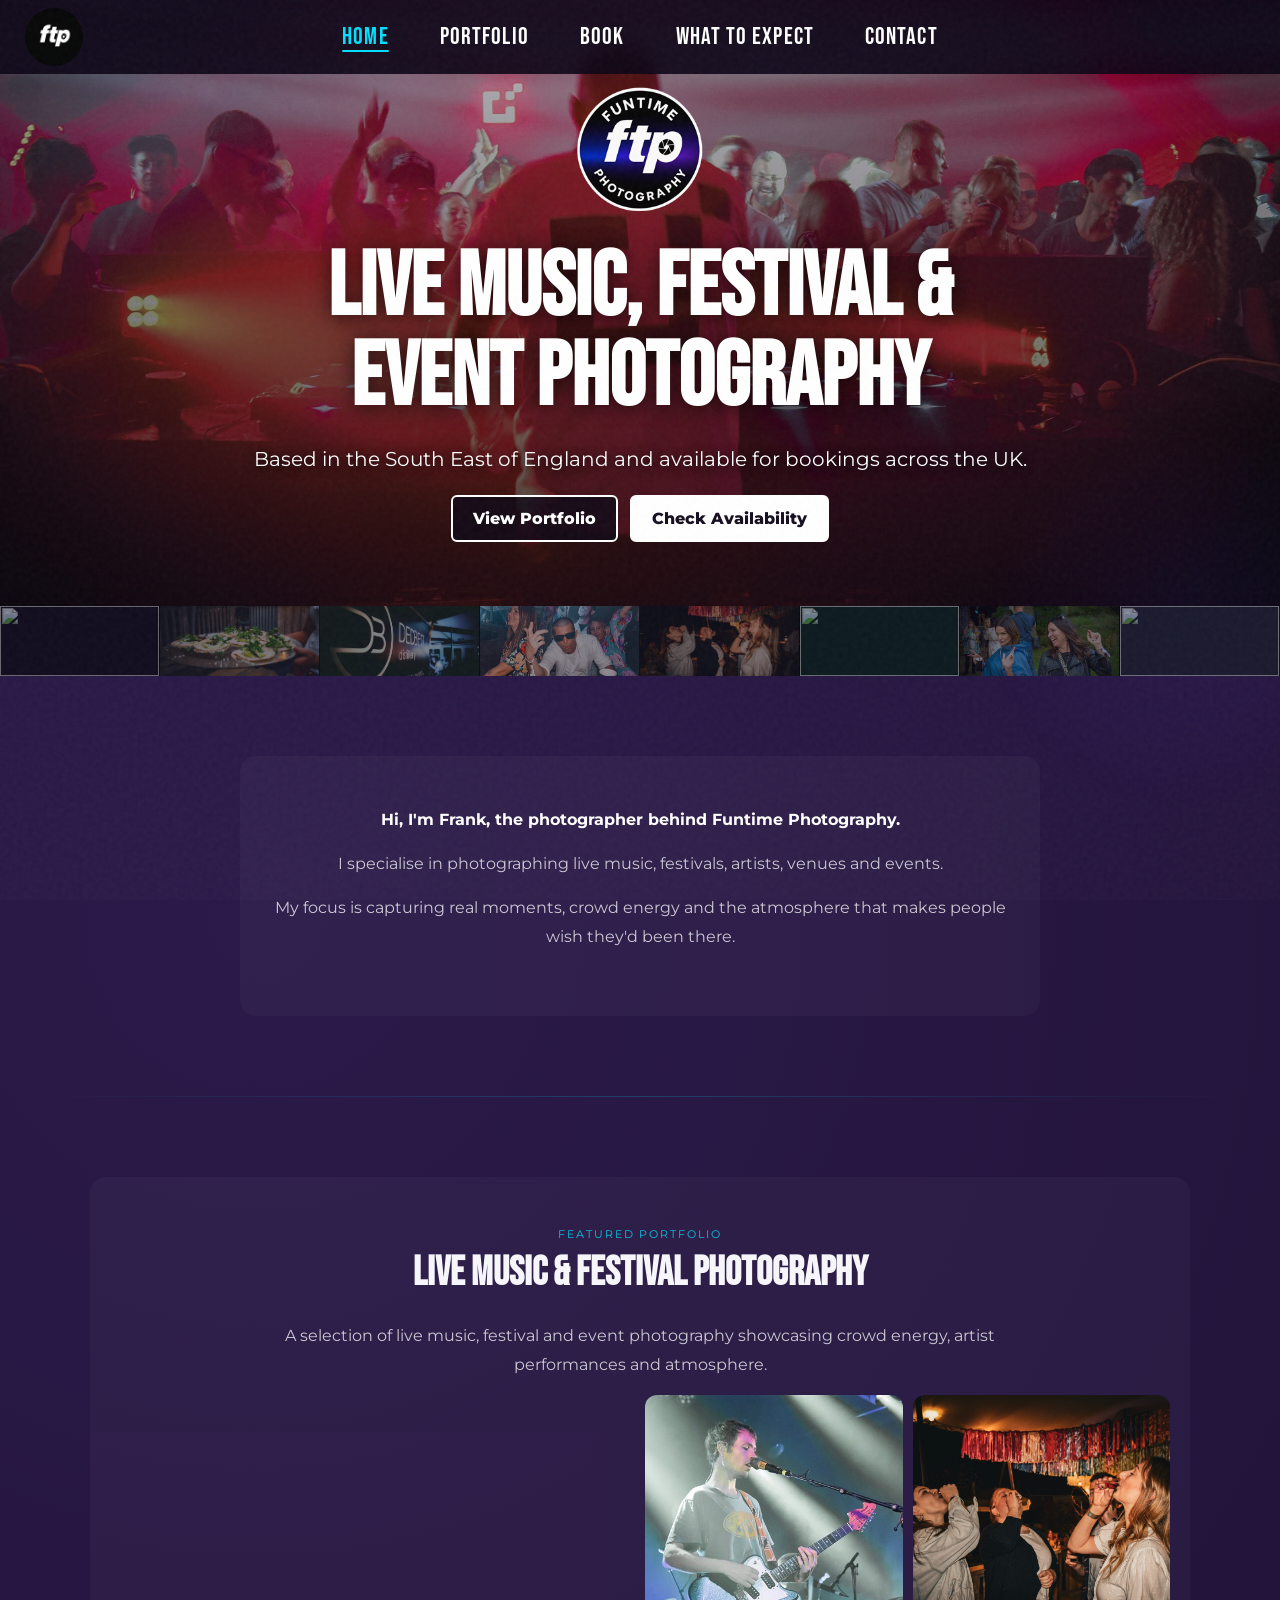
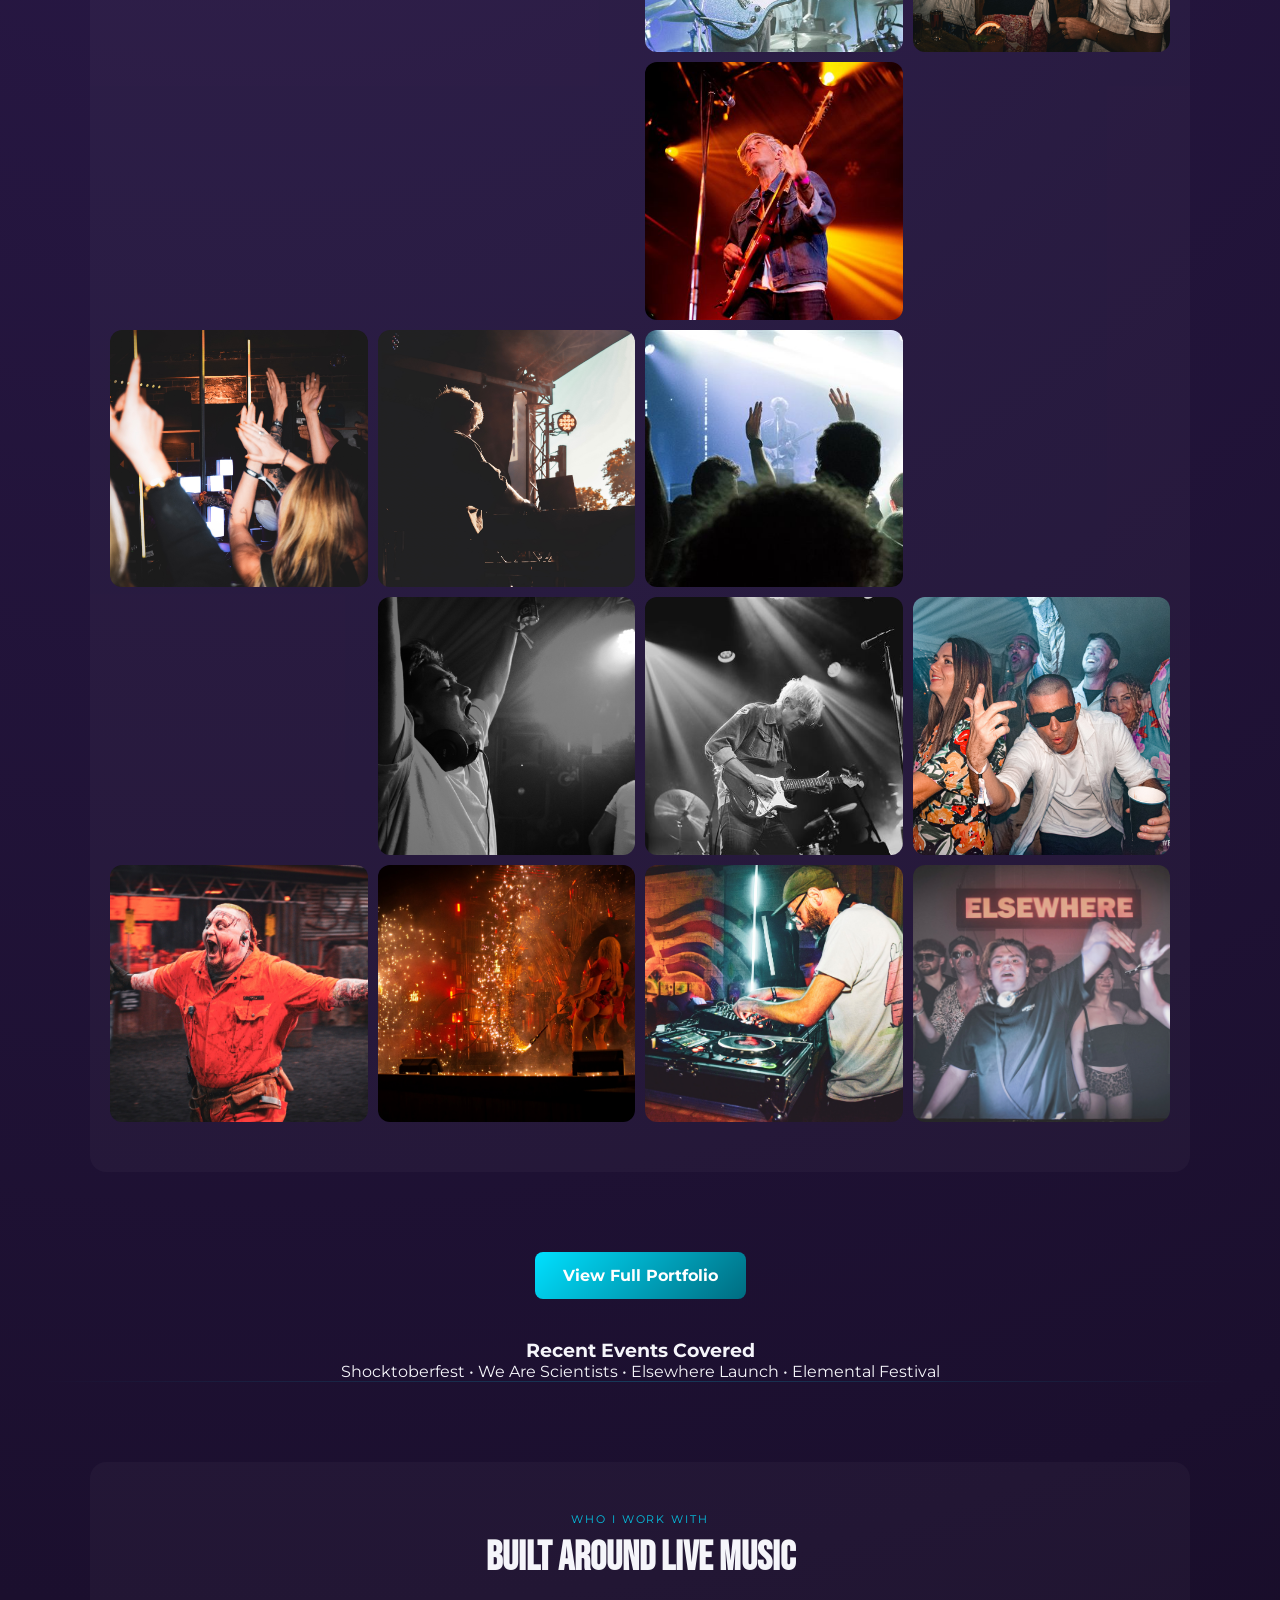
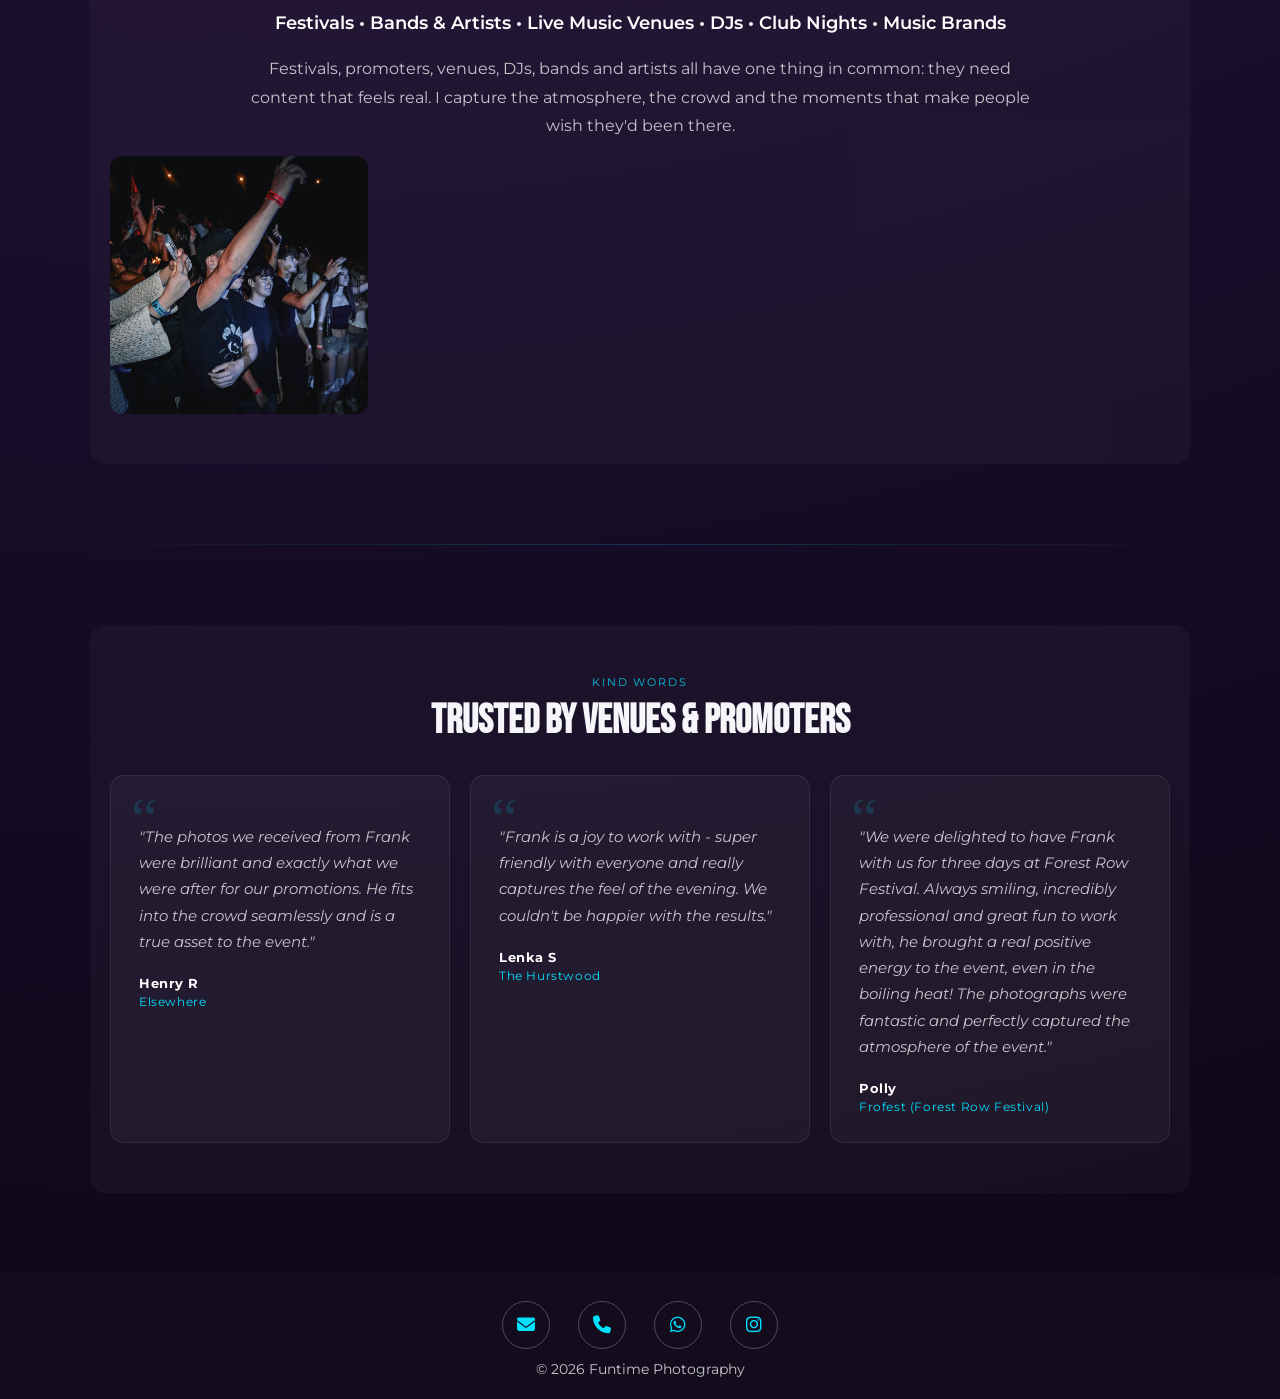
==== commit 7d9a24ed: "Remove public design reference links from the homepage" ====
--- a/index.html
+++ b/index.html
@@ -619,42 +619,6 @@
 }
 
 .lightbox-close:hover{background:rgba(255,0,0,0.3);}
-
-/* DESIGN RESOURCES */
-.design-resources{
-  width:min(100%, 40rem);
-  font-size:.85rem;
-}
-
-.design-resources summary{
-  width:fit-content;
-  margin-inline:auto;
-  padding:8px 4px;
-  color:var(--accent);
-  cursor:pointer;
-}
-
-.design-resources p{
-  padding-block:4px 12px;
-}
-
-.design-resources ul{
-  display:grid;
-  grid-template-columns:repeat(auto-fit, minmax(min(100%, 16rem), 1fr));
-  gap:10px 24px;
-  padding:0 0 8px 1.25rem;
-  text-align:left;
-}
-
-.design-resources a{
-  text-decoration:underline;
-  text-underline-offset:.2em;
-}
-
-.design-resources a:hover,
-.design-resources a:focus-visible{
-  color:var(--accent);
-}
 
 </style>
 <link rel="stylesheet" href="/navigation.css">
@@ -836,22 +800,6 @@
     <a href="https://wa.me/447834350911" aria-label="WhatsApp" title="WhatsApp"><i class="fa-brands fa-whatsapp" aria-hidden="true"></i></a>
     <a href="https://www.instagram.com/funtimephotography.co.uk/" aria-label="Instagram" title="Instagram"><i class="fa-brands fa-instagram" aria-hidden="true"></i></a>
   </div>
-  <details class="design-resources" id="design-resources">
-    <summary>Design resources</summary>
-    <p>Ten reference sites for web design, social media and marketing.</p>
-    <ul>
-      <li><a href="https://land-book.com/">Landbook</a> · Website layouts</li>
-      <li><a href="https://supahero.io/">Supahero</a> · Homepage opening sections</li>
-      <li><a href="https://pricingpages.design/">Pricing Pages</a> · Pricing and quote layouts</li>
-      <li><a href="https://socialproofexamples.com/">Social Proof Examples</a> · Testimonials and client credits</li>
-      <li><a href="https://reallygoodemails.com/">Really Good Emails</a> · Email design</li>
-      <li><a href="https://www.deck.gallery/">Deck Gallery</a> · Pitch decks and presentations</li>
-      <li><a href="https://posts.design/">Posts.design</a> · Social media design</li>
-      <li><a href="https://www.adfolio.design/">Adfolio</a> · Advertising examples</li>
-      <li><a href="https://www.navbar.gallery/">Navbar Gallery</a> · Site navigation</li>
-      <li><a href="https://www.ogimage.gallery/">OGimage Gallery</a> · Images for link previews</li>
-    </ul>
-  </details>
   <p>© 2026 Funtime Photography</p>
 </footer>
 
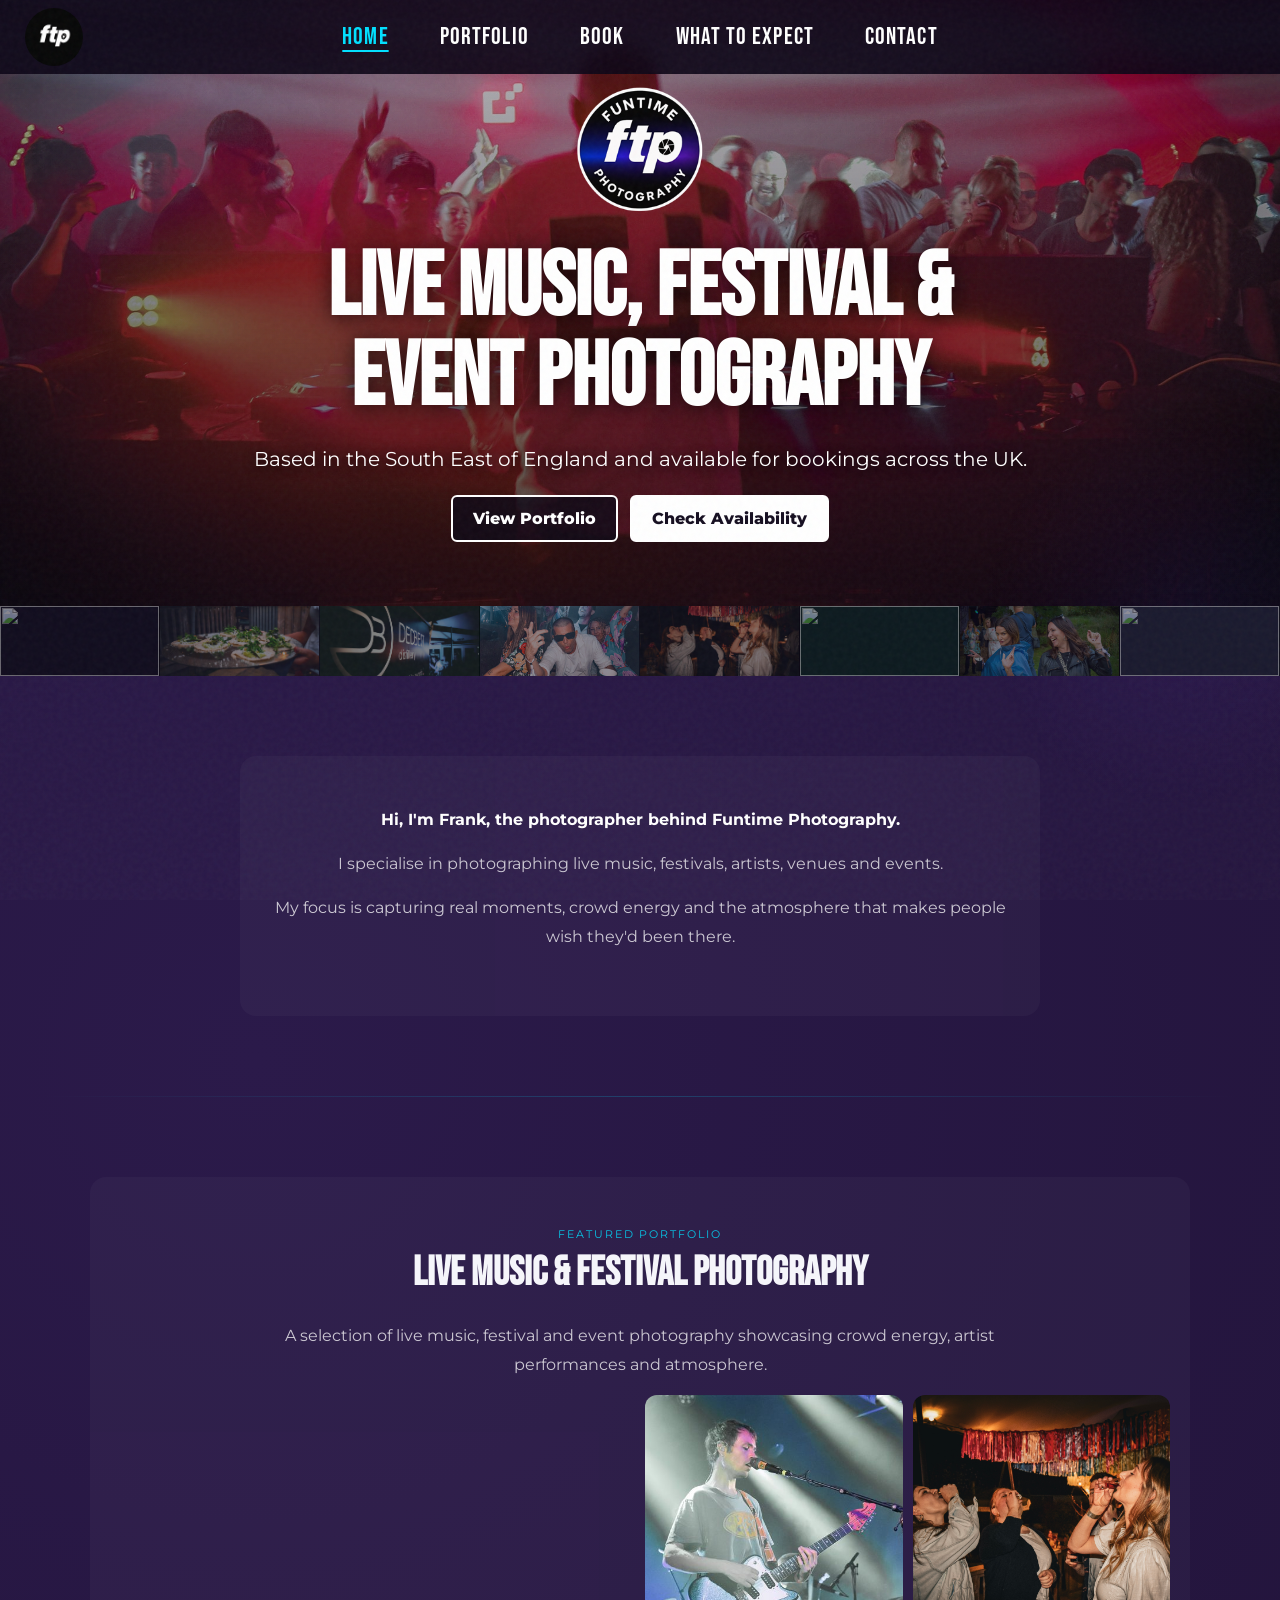
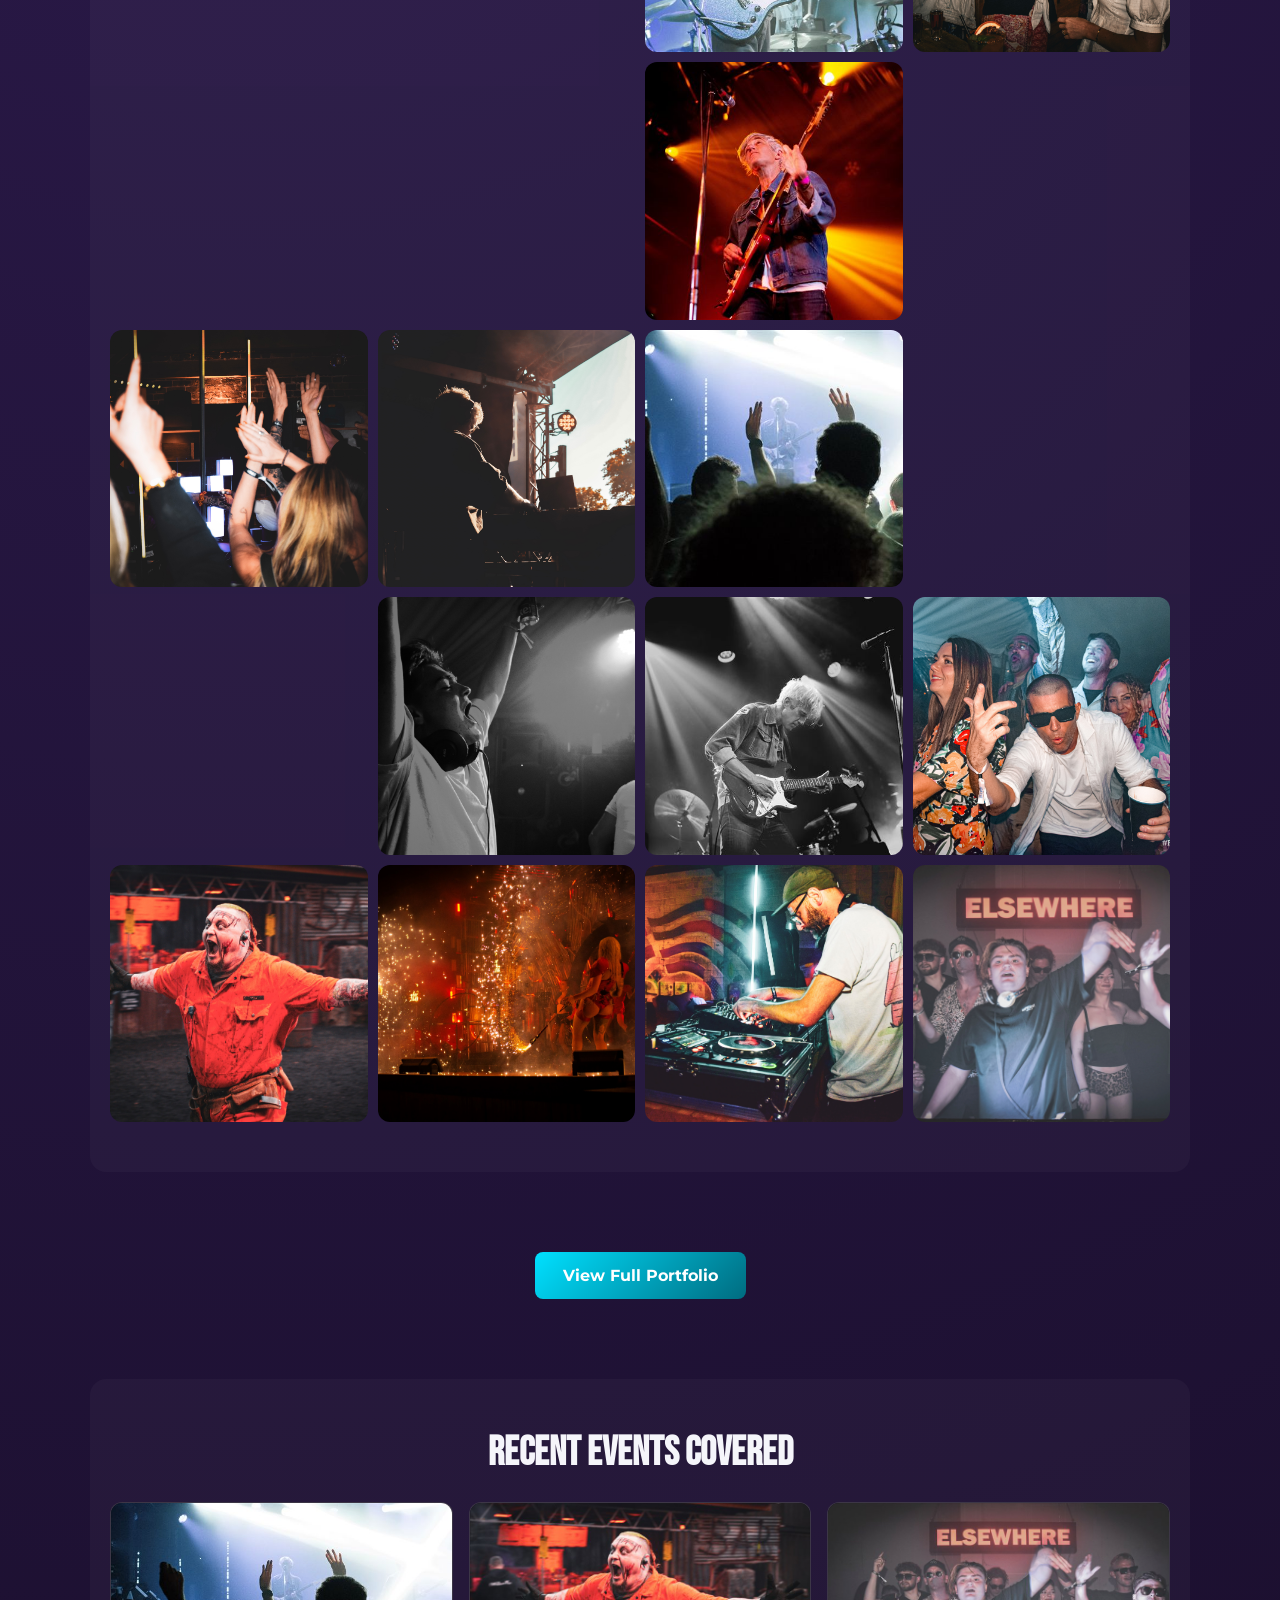
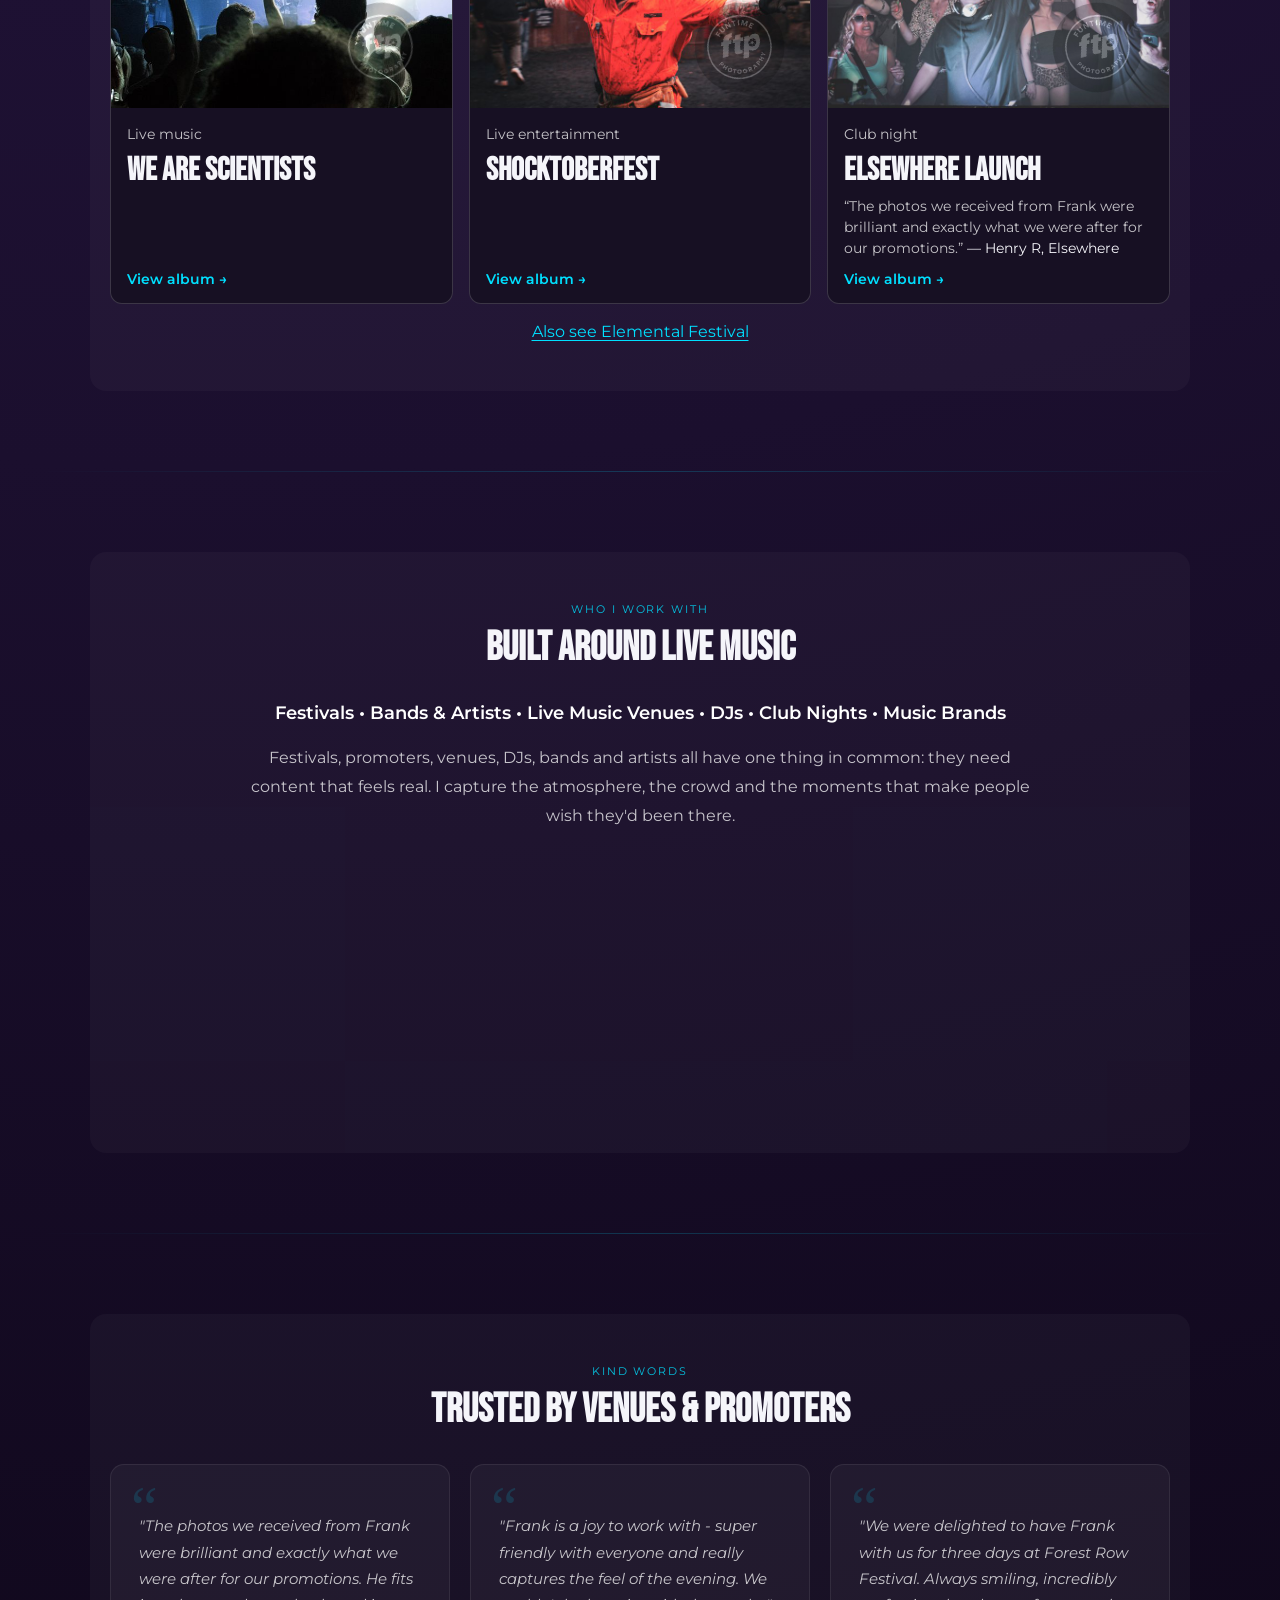
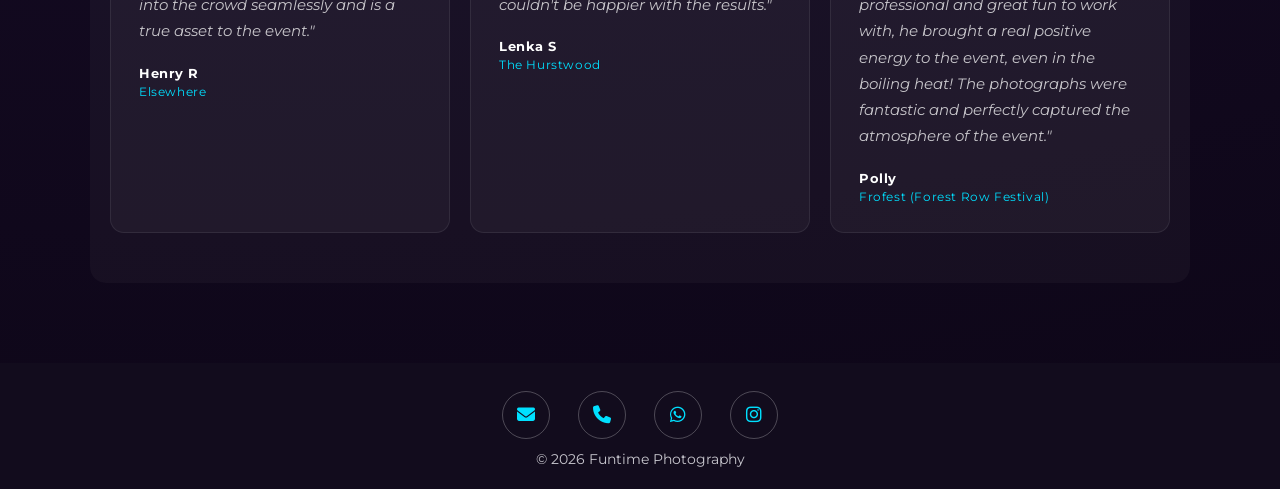
==== commit 04d3e2e3: "Feature recent event albums and improve mobile, booking and link previews" ====
--- a/index.html
+++ b/index.html
@@ -7,6 +7,14 @@
 <meta property="og:title" content="Funtime Photography | Live Music, Festival &amp; Event Photography"/>
 <meta property="og:description" content="Live music, festival, artist and event photography. Based in the South East of England and available across the UK."/>
 <meta property="og:type" content="business.business"/>
+<meta property="og:url" content="https://www.funtimephotography.co.uk/"/>
+<meta property="og:site_name" content="Funtime Photography"/>
+<meta property="og:image" content="https://www.funtimephotography.co.uk/funtime-share.jpg"/>
+<meta property="og:image:type" content="image/jpeg"/>
+<meta property="og:image:width" content="1200"/>
+<meta property="og:image:height" content="630"/>
+<meta property="og:image:alt" content="The crowd at Elsewhere Launch with the Funtime Photography stamp in the lower corner."/>
+<meta name="twitter:card" content="summary_large_image"/>
 
 <title>Funtime Photography | Live Music, Festival &amp; Event Photography</title>
 
@@ -179,6 +187,107 @@
   border-color:var(--accent);
 }
 
+/* RECENT EVENTS */
+.recent-events{
+  margin-top:40px;
+}
+
+.event-cards{
+  display:grid;
+  grid-template-columns:repeat(3,minmax(0,1fr));
+  gap:16px;
+  list-style:none;
+}
+
+.event-card{
+  display:flex;
+  flex-direction:column;
+  height:100%;
+  background:#171023;
+  color:var(--text);
+  border:1px solid rgba(255,255,255,.16);
+  border-radius:12px;
+  text-decoration:none;
+}
+
+.event-card:hover{
+  border-color:var(--accent);
+}
+
+.event-card:focus-visible{
+  outline:2px solid var(--accent);
+  outline-offset:3px;
+}
+
+.event-card-cover{
+  position:relative;
+  border-radius:11px 11px 0 0;
+  overflow:hidden;
+}
+
+.event-card-cover img{
+  display:block;
+  width:100%;
+  height:auto;
+  aspect-ratio:5 / 3;
+  object-fit:cover;
+}
+
+.event-card-body{
+  display:flex;
+  flex-direction:column;
+  flex:1;
+  gap:8px;
+  padding:16px;
+}
+
+.event-card-body h3{
+  font-family:"Bebas Neue",sans-serif;
+  font-size:clamp(1.5rem,3.2vw,2rem);
+  line-height:1.1;
+}
+
+.event-card-body p,
+.event-card-body blockquote{
+  color:var(--muted);
+  font-size:.875rem;
+  line-height:1.5;
+}
+
+.event-card-body cite{
+  font-style:normal;
+  color:var(--text);
+}
+
+.event-card-link{
+  margin-top:auto;
+  padding-top:4px;
+  color:var(--accent);
+  font-size:.85rem;
+  font-weight:600;
+}
+
+.recent-events-more{
+  margin-top:18px;
+  text-align:center;
+}
+
+.recent-events-more a{
+  color:var(--accent);
+  text-underline-offset:.2em;
+}
+
+@media(max-width:640px){
+  .event-cards{grid-template-columns:1fr;}
+}
+
+@media(max-width:560px){
+  .hero{
+    background-image:linear-gradient(180deg,rgba(8,5,16,.28),rgba(8,5,16,.76)),url("hero-mobile.jpg");
+    background-position:center,center 25%;
+  }
+}
+
 /* PHOTO STRIP */
 .photo-strip{
   display:flex;
@@ -724,12 +833,49 @@
 </div>
 
 
-<div style="text-align:center; margin-top:40px;">
-  <h3>Recent Events Covered</h3>
-  <p>
-    Shocktoberfest • We Are Scientists • Elsewhere Launch • Elemental Festival
-  </p>
-</div>
+<section class="section recent-events" aria-labelledby="recent-events-title">
+  <h2 class="section-title" id="recent-events-title">Recent Events Covered</h2>
+  <ul class="event-cards">
+    <li>
+      <a class="event-card" href="gallery.html#we-are-scientists" aria-labelledby="recent-we-are-scientists">
+        <div class="event-card-cover thumb">
+          <img src="thumbnails/we-are-scientists/8-DSC_6842.jpg" width="640" height="375" alt="" loading="lazy" decoding="async">
+        </div>
+        <div class="event-card-body">
+          <p>Live music</p>
+          <h3 id="recent-we-are-scientists">We Are Scientists</h3>
+          <span class="event-card-link" aria-hidden="true">View album →</span>
+        </div>
+      </a>
+    </li>
+    <li>
+      <a class="event-card" href="gallery.html#shocktoberfest" aria-labelledby="recent-shocktoberfest">
+        <div class="event-card-cover thumb">
+          <img src="recent-shocktoberfest.jpg" width="720" height="432" alt="" loading="lazy" decoding="async">
+        </div>
+        <div class="event-card-body">
+          <p>Live entertainment</p>
+          <h3 id="recent-shocktoberfest">Shocktoberfest</h3>
+          <span class="event-card-link" aria-hidden="true">View album →</span>
+        </div>
+      </a>
+    </li>
+    <li>
+      <a class="event-card" href="gallery.html#elsewhere" aria-labelledby="recent-elsewhere">
+        <div class="event-card-cover thumb">
+          <img src="recent-elsewhere.jpg" width="720" height="432" alt="" loading="lazy" decoding="async">
+        </div>
+        <div class="event-card-body">
+          <p>Club night</p>
+          <h3 id="recent-elsewhere">Elsewhere Launch</h3>
+          <blockquote>“The photos we received from Frank were brilliant and exactly what we were after for our promotions.” <cite>— Henry R, Elsewhere</cite></blockquote>
+          <span class="event-card-link" aria-hidden="true">View album →</span>
+        </div>
+      </a>
+    </li>
+  </ul>
+  <p class="recent-events-more"><a href="gallery.html#elemental">Also see Elemental Festival</a></p>
+</section>
 
   
 <div class="divider"></div>
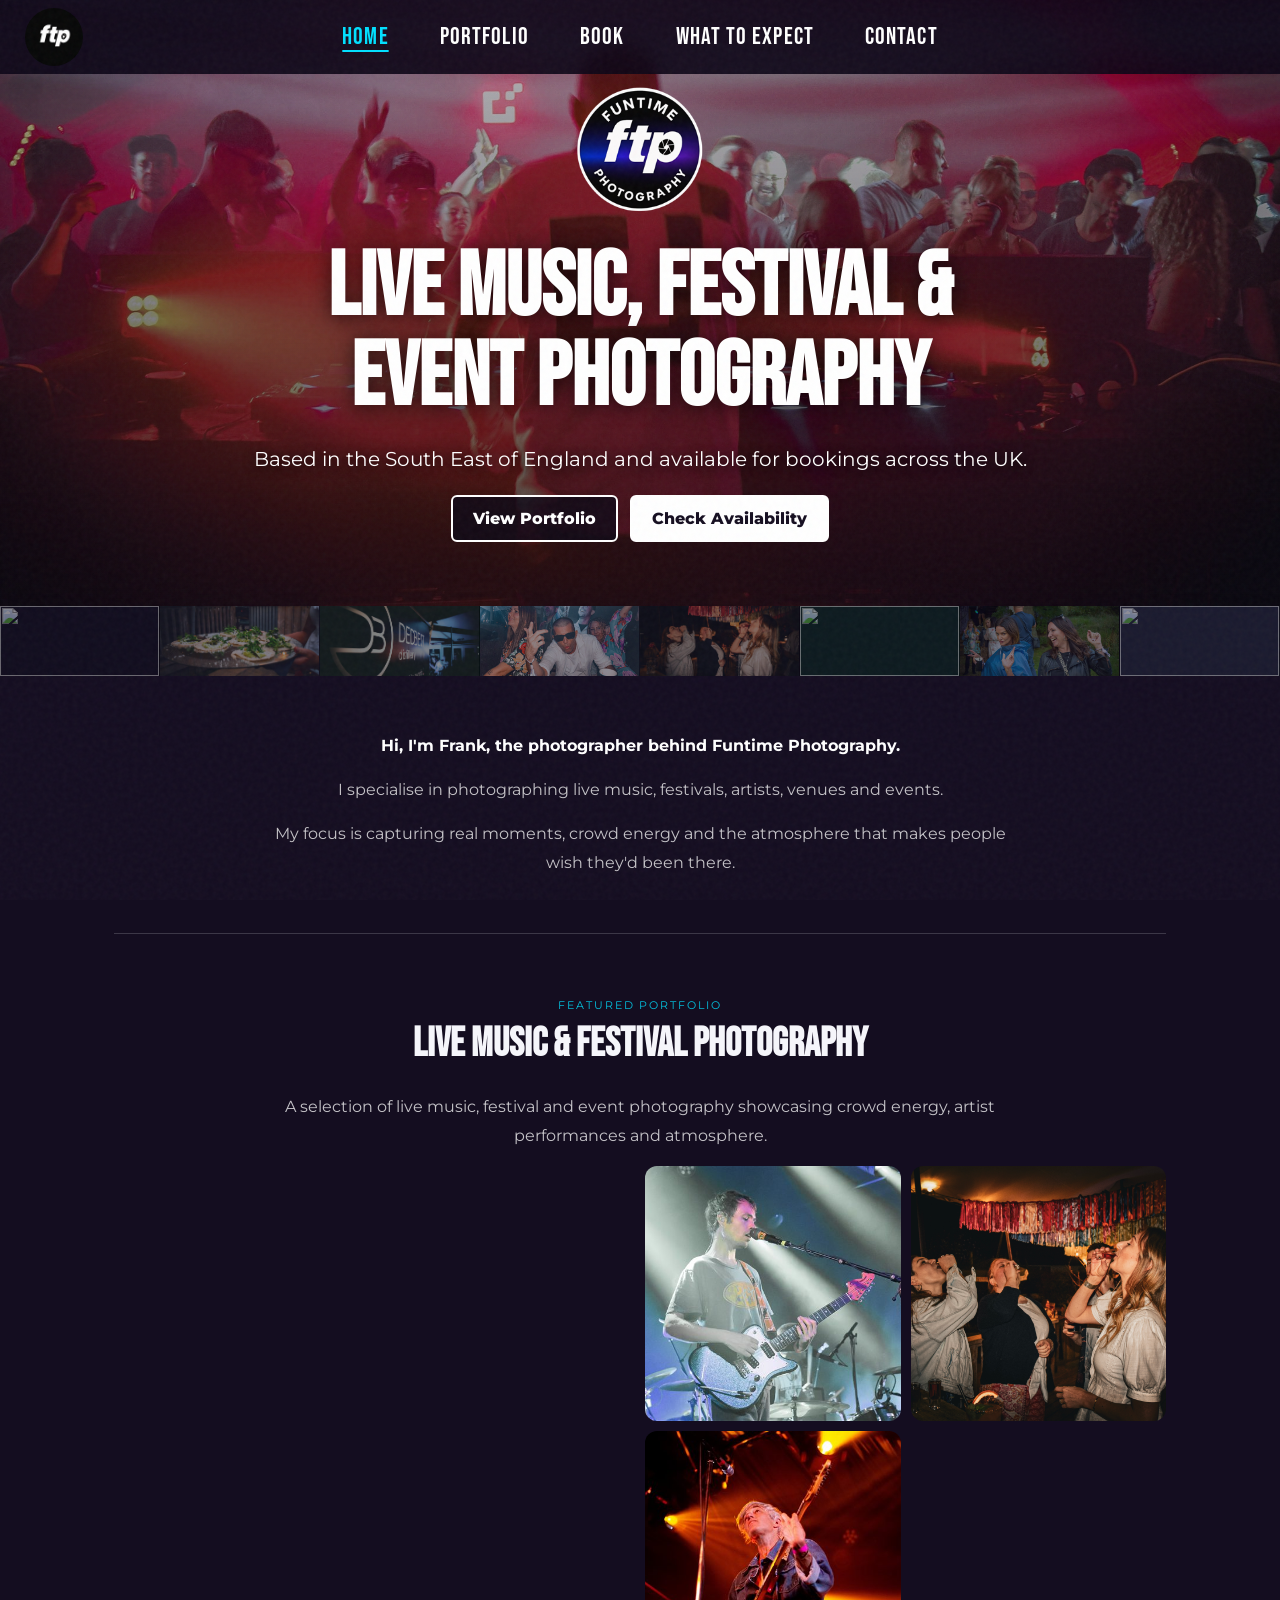
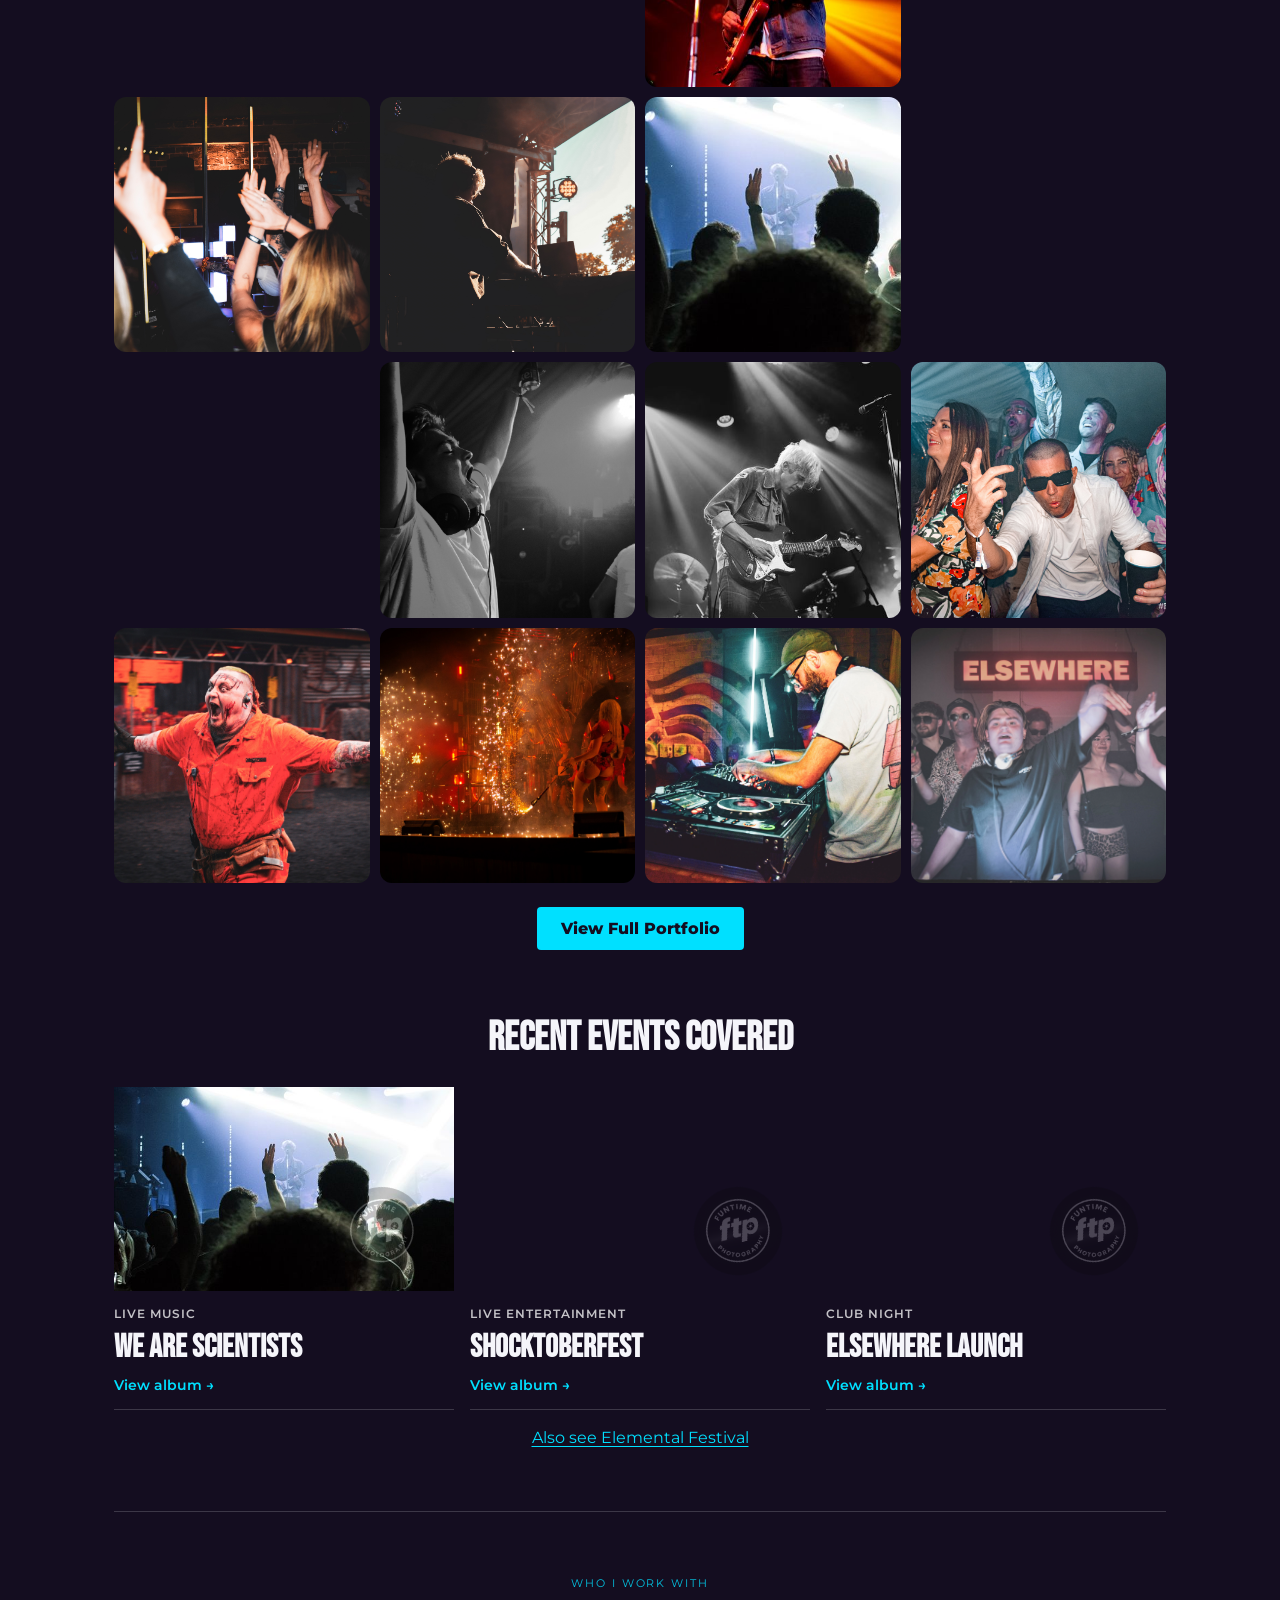
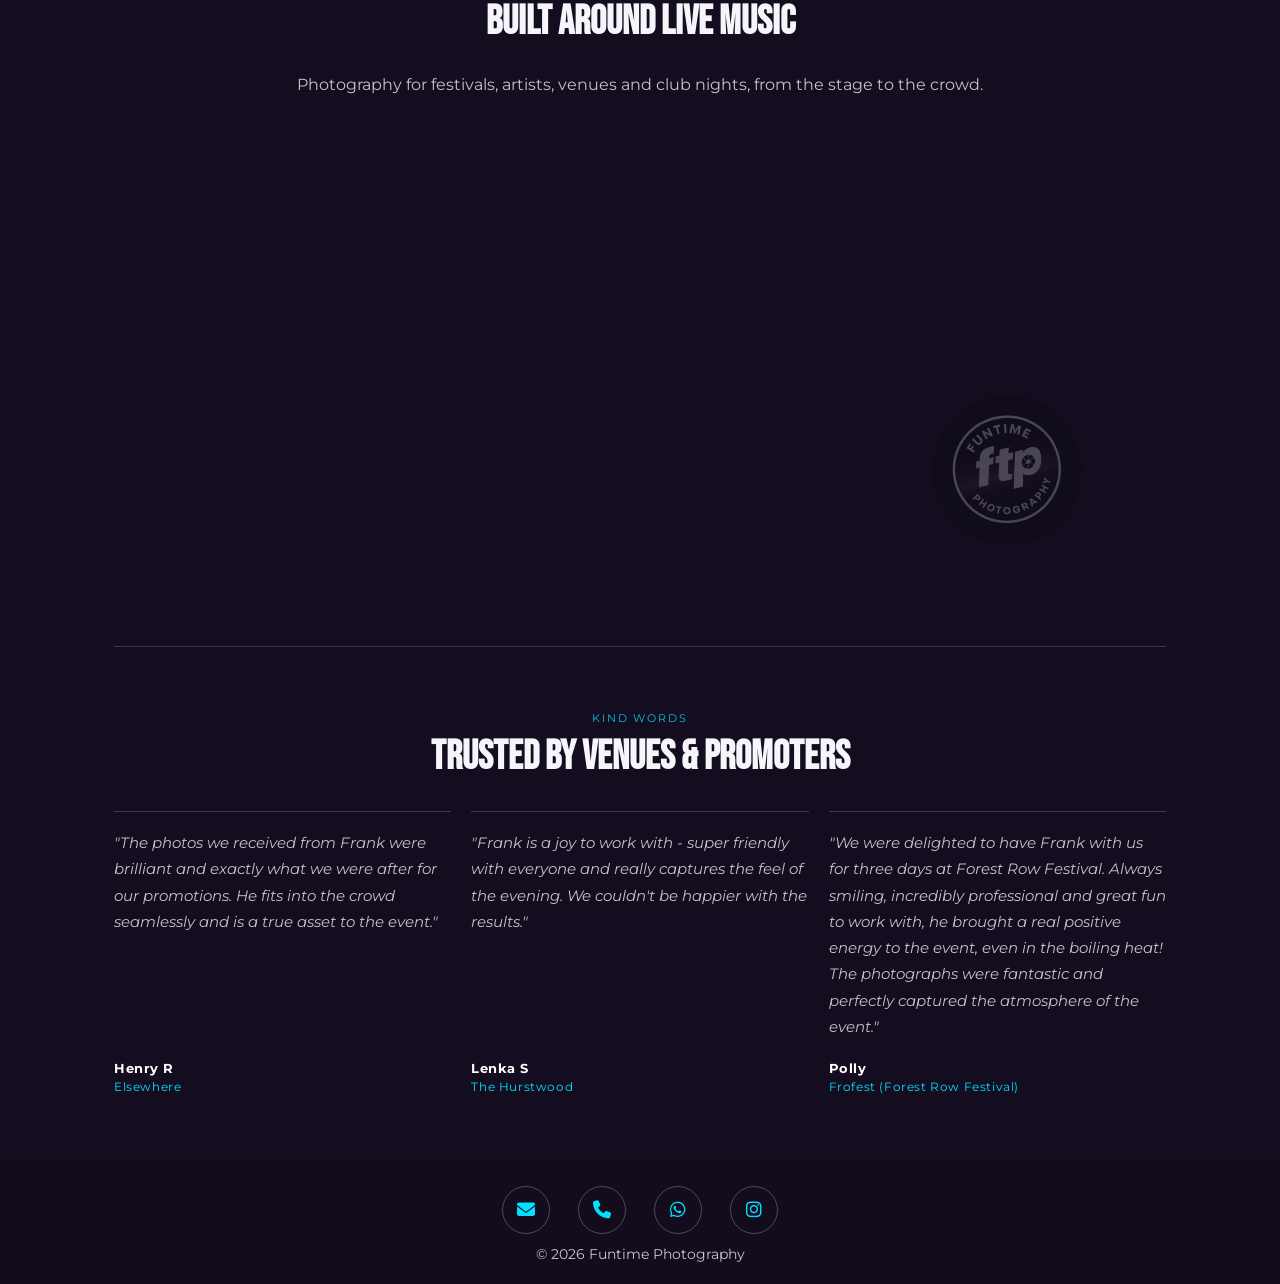
==== commit b558e95b: "Simplify the homepage and align recent event cards" ====
--- a/index.html
+++ b/index.html
@@ -26,8 +26,8 @@
 <style>
 
 :root{
-  --bg:#0d0617;
-  --bg2:#2b1a4a;
+  --bg:#140d20;
+  --rule:#f5f5fa2e;
   --accent:#00e0ff;
   --text:#f5f5fa;
   --muted:rgba(255,255,255,0.75);
@@ -39,7 +39,7 @@
 
 body{
   font-family:Montserrat,sans-serif;
-  background:radial-gradient(circle at 20% 20%, #2b1a4a, #1b0f2e 60%, #0d0617);
+  background:var(--bg);
   color:var(--text);
   position:relative;
 }
@@ -53,32 +53,6 @@
   opacity:0.04;
   pointer-events:none;
   z-index:1000;
-}
-
-/* GLOW BLOBS */
-body::after{
-  content:"";
-  position:fixed;
-  width:500px;
-  height:500px;
-  border-radius:50%;
-  background:radial-gradient(circle, rgba(0,224,255,0.06) 0%, transparent 70%);
-  top:-150px;
-  left:-150px;
-  pointer-events:none;
-  z-index:0;
-}
-
-.glow-blob-2{
-  position:fixed;
-  width:400px;
-  height:400px;
-  border-radius:50%;
-  background:radial-gradient(circle, rgba(120,60,255,0.07) 0%, transparent 70%);
-  bottom:10%;
-  right:-100px;
-  pointer-events:none;
-  z-index:0;
 }
 
 /* NAV */
@@ -188,10 +162,6 @@
 }
 
 /* RECENT EVENTS */
-.recent-events{
-  margin-top:40px;
-}
-
 .event-cards{
   display:grid;
   grid-template-columns:repeat(3,minmax(0,1fr));
@@ -203,15 +173,13 @@
   display:flex;
   flex-direction:column;
   height:100%;
-  background:#171023;
   color:var(--text);
-  border:1px solid rgba(255,255,255,.16);
-  border-radius:12px;
+  border-bottom:1px solid var(--rule);
   text-decoration:none;
 }
 
 .event-card:hover{
-  border-color:var(--accent);
+  border-bottom-color:var(--accent);
 }
 
 .event-card:focus-visible{
@@ -221,15 +189,14 @@
 
 .event-card-cover{
   position:relative;
-  border-radius:11px 11px 0 0;
+  aspect-ratio:5 / 3;
   overflow:hidden;
 }
 
 .event-card-cover img{
   display:block;
   width:100%;
-  height:auto;
-  aspect-ratio:5 / 3;
+  height:100%;
   object-fit:cover;
 }
 
@@ -237,8 +204,8 @@
   display:flex;
   flex-direction:column;
   flex:1;
-  gap:8px;
-  padding:16px;
+  gap:7px;
+  padding:14px 0 16px;
 }
 
 .event-card-body h3{
@@ -247,16 +214,13 @@
   line-height:1.1;
 }
 
-.event-card-body p,
-.event-card-body blockquote{
+.event-card-body p{
   color:var(--muted);
-  font-size:.875rem;
+  font-size:.75rem;
+  font-weight:600;
+  letter-spacing:.08em;
   line-height:1.5;
-}
-
-.event-card-body cite{
-  font-style:normal;
-  color:var(--text);
+  text-transform:uppercase;
 }
 
 .event-card-link{
@@ -318,28 +282,35 @@
 
 /* SECTION DIVIDER */
 .divider{
+  width:min(1052px,calc(100% - 48px));
   height:1px;
-  background:linear-gradient(to right, transparent, rgba(0,224,255,0.2), transparent);
-  margin:0 40px;
+  margin:0 auto;
+  background:var(--rule);
 }
 
 .cta{
-  padding:14px 28px;
-  background:linear-gradient(135deg,var(--accent),#006c80);
-  border-radius:8px;
+  display:inline-block;
+  padding:12px 24px;
+  border-radius:4px;
+  background:var(--accent);
+  color:var(--bg);
+  font-size:clamp(13px,1.5vw,16px);
+  font-weight:800;
   text-decoration:none;
-  color:white;
-  font-weight:700;
-  display:inline-block;
-  border:none;
-  cursor:pointer;
-  transition:transform 0.2s, box-shadow 0.2s;
-  font-size:clamp(13px,1.5vw,16px);
 }
 
 .cta:hover{
-  transform:translateY(-2px);
-  box-shadow:0 8px 24px rgba(0,224,255,0.3);
+  background:var(--text);
+}
+
+.cta:focus-visible{
+  outline:2px solid var(--accent);
+  outline-offset:4px;
+}
+
+.portfolio-action{
+  margin-top:24px;
+  text-align:center;
 }
 
 @keyframes fadeInDown{
@@ -355,11 +326,8 @@
 /* SECTION */
 .section{
   max-width:1100px;
-  margin:80px auto;
-  padding:50px 20px;
-  background:rgba(255,255,255,0.03);
-  border-radius:16px;
-  position:relative;
+  margin:64px auto;
+  padding:0 24px;
 }
 
 .section-title{
@@ -367,6 +335,7 @@
   text-align:center;
   font-size:40px;
   margin-bottom:25px;
+  scroll-margin-top:90px;
 }
 
 .section-label{
@@ -381,36 +350,20 @@
 
 /* ABOUT */
 .about{
+  max-width:800px;
+  margin:56px auto;
+  padding:0 24px;
+  color:var(--muted);
   text-align:center;
   line-height:1.8;
-  max-width:800px;
-  margin:80px auto;
-  color:var(--muted);
-  padding:50px 20px;
-  background:rgba(255,255,255,0.03);
-  border-radius:16px;
-  position:relative;
-  overflow:hidden;
-}
-
-.about-bg-text{
-  position:absolute;
-  top:16px;
-  left:50%;
-  transform:translateX(-50%);
-  font-family:'Bebas Neue';
-  font-size:clamp(48px,8vw,80px);
-  white-space:nowrap;
-  color:rgba(255,255,255,0.04);
-  pointer-events:none;
-  letter-spacing:4px;
-  user-select:none;
 }
 
 .about p{
   margin-bottom:15px;
-  position:relative;
-  z-index:1;
+}
+
+.about p:last-child{
+  margin-bottom:0;
 }
 
 .about strong{
@@ -427,16 +380,24 @@
   color:var(--muted);
 }
 
-.work-copy-intro{
-  text-align:center;
-  color:white;
-  font-weight:600;
-  font-size:18px;
-  max-width:900px;
-  margin:0 auto 15px;
-}
-
   
+.live-music-photo{
+  position:relative;
+  aspect-ratio:2.25;
+  overflow:hidden;
+}
+
+.live-music-photo img{
+  display:block;
+  width:100%;
+  height:100%;
+  object-fit:cover;
+}
+
+@media(max-width:640px){
+  .live-music-photo{aspect-ratio:16 / 10;}
+}
+
 /* GRID */
 .grid{
   display:grid;
@@ -453,7 +414,7 @@
   cursor:pointer;
   opacity:0;
   transform:translateY(20px);
-  transition:opacity .4s, transform .4s, box-shadow .25s;
+  transition:opacity .4s, transform .4s;
 }
 
 .grid img.loaded{
@@ -463,7 +424,6 @@
 
 .grid img:hover{
   transform:scale(1.02);
-  box-shadow:0 0 0 2px rgba(0,224,255,0.5);
 }
 
 /* SELL SECTION */
@@ -498,10 +458,8 @@
 /* TESTIMONIALS */
 .testimonials{
   max-width:1100px;
-  margin:80px auto;
-  padding:50px 20px;
-  background:rgba(255,255,255,0.03);
-  border-radius:16px;
+  margin:64px auto;
+  padding:0 24px;
 }
 
 .testi-grid{
@@ -512,22 +470,10 @@
 }
 
 .testi-card{
-  background:rgba(255,255,255,0.04);
-  border:1px solid rgba(255,255,255,0.08);
-  border-radius:14px;
-  padding:28px;
-  position:relative;
-}
-
-.testi-card::before{
-  content:"\201C";
-  position:absolute;
-  top:12px;
-  left:20px;
-  font-size:60px;
-  font-family:Georgia,serif;
-  color:rgba(0,224,255,0.15);
-  line-height:1;
+  display:flex;
+  flex-direction:column;
+  padding:18px 0 0;
+  border-top:1px solid var(--rule);
 }
 
 .testi-text{
@@ -536,10 +482,10 @@
   color:var(--muted);
   font-style:italic;
   margin-bottom:20px;
-  padding-top:20px;
 }
 
 .testi-author{
+  margin-top:auto;
   display:flex;
   flex-direction:column;
   gap:3px;
@@ -574,14 +520,11 @@
     gap:30px;
   }
 
-  .section{
-    margin:50px auto;
-    padding:30px 15px;
-  }
-
-  .about{
-    margin:50px auto;
-    padding:30px 15px;
+  .section,
+  .about,
+  .testimonials{
+    margin:44px auto;
+    padding:0 16px;
   }
 
   .section-title{font-size:28px;}
@@ -591,13 +534,8 @@
     gap:16px;
   }
 
-  .testimonials{
-    margin:50px auto;
-    padding:30px 15px;
-  }
-
   .photo-strip{height:50px;}
-  .divider{margin:0 20px;}
+  .divider{width:calc(100% - 32px);}
 }
 
 /* FOOTER */
@@ -736,8 +674,6 @@
 
 <body>
 
-<div class="glow-blob-2"></div>
-
 <header class="topbar site-header">
   <a class="site-logo" href="/index.html"><img src="/logo.png" alt="Funtime Photography home"></a>
   <nav aria-label="Main navigation">
@@ -774,7 +710,6 @@
 
 
 <section class="about">
-  <div class="about-bg-text"></div>
 
 <p><strong>Hi, I'm Frank, the photographer behind Funtime Photography.</strong></p>
 
@@ -823,14 +758,10 @@
     <img alt="Elsewhere Launch DJ working the decks under orange and teal lights">
     <img alt="Elsewhere Launch crowd with hands raised beneath the venue sign">
   </div>
+  <div class="portfolio-action">
+    <a class="cta" href="gallery.html">View Full Portfolio</a>
+  </div>
 </section>
-
-  
-<div style="text-align:center;margin-top:30px;">
-  <a class="cta" href="gallery.html">
-    View Full Portfolio
-  </a>
-</div>
 
 
 <section class="section recent-events" aria-labelledby="recent-events-title">
@@ -868,7 +799,6 @@
         <div class="event-card-body">
           <p>Club night</p>
           <h3 id="recent-elsewhere">Elsewhere Launch</h3>
-          <blockquote>“The photos we received from Frank were brilliant and exactly what we were after for our promotions.” <cite>— Henry R, Elsewhere</cite></blockquote>
           <span class="event-card-link" aria-hidden="true">View album →</span>
         </div>
       </a>
@@ -877,37 +807,17 @@
   <p class="recent-events-more"><a href="gallery.html#elemental">Also see Elemental Festival</a></p>
 </section>
 
-  
 <div class="divider"></div>
 
-
-
-
-<section class="section">
+<section class="section" aria-labelledby="live-music-title">
   <div class="section-label">Who I Work With</div>
-  <h2 class="section-title">Built Around Live Music</h2>
-
-  <p class="work-copy work-copy-intro">
-    Festivals • Bands & Artists • Live Music Venues • DJs • Club Nights • Music Brands
-  </p>
-
-  <p class="work-copy">
-    Festivals, promoters, venues, DJs, bands and artists all have one thing in common:
-    they need content that feels real. I capture the atmosphere, the crowd and the moments
-    that make people wish they'd been there.
-  </p>
-
-  <div class="grid">
-    <img alt="Photography">
-    <img alt="Photography">
-    <img alt="Photography">
-    <img alt="Photography">
+  <h2 class="section-title" id="live-music-title">Built Around Live Music</h2>
+  <p class="work-copy">Photography for festivals, artists, venues and club nights, from the stage to the crowd.</p>
+  <div class="live-music-photo thumb">
+    <img src="live-music-crowd.jpg" width="1600" height="860" alt="Hands raised in a crowd at Elsewhere Launch under beams of light" loading="lazy" decoding="async">
   </div>
 </section>
 
-  
-
-  
 <div class="divider"></div>
 
 <section class="testimonials">
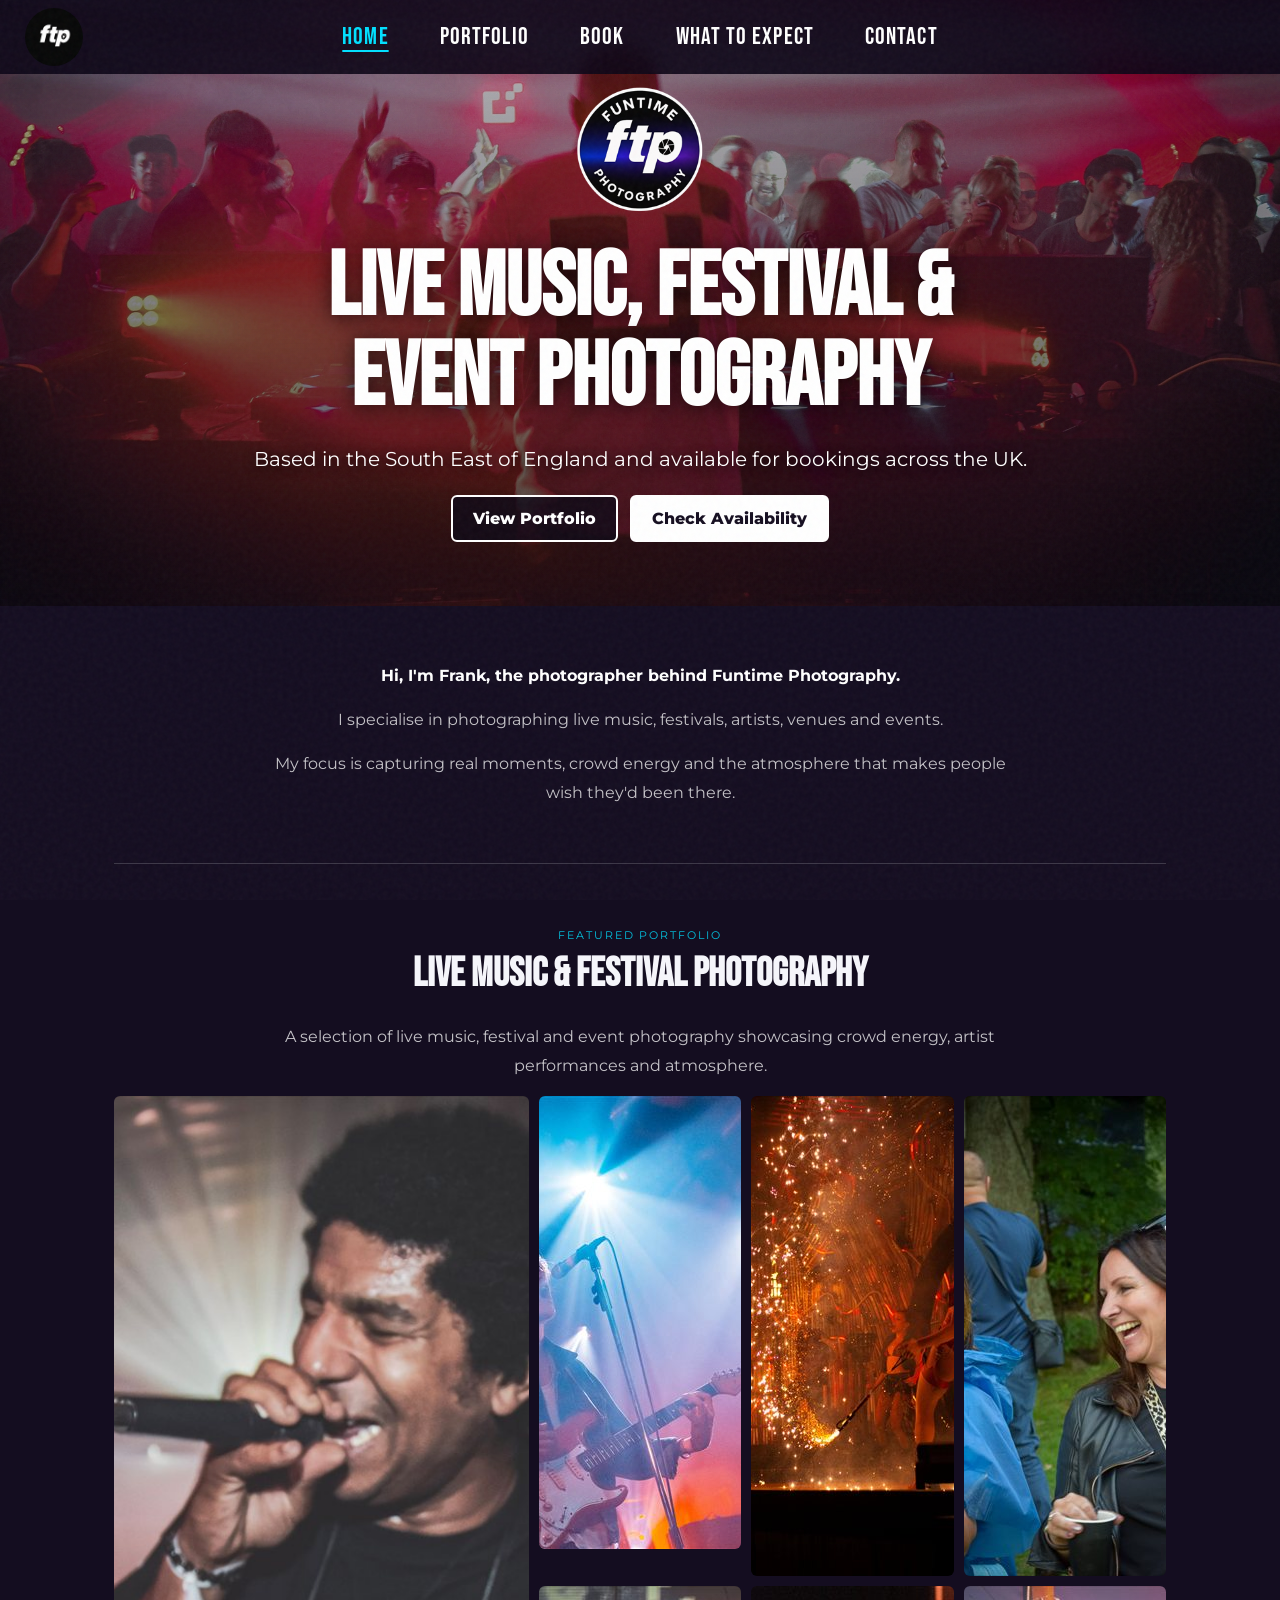
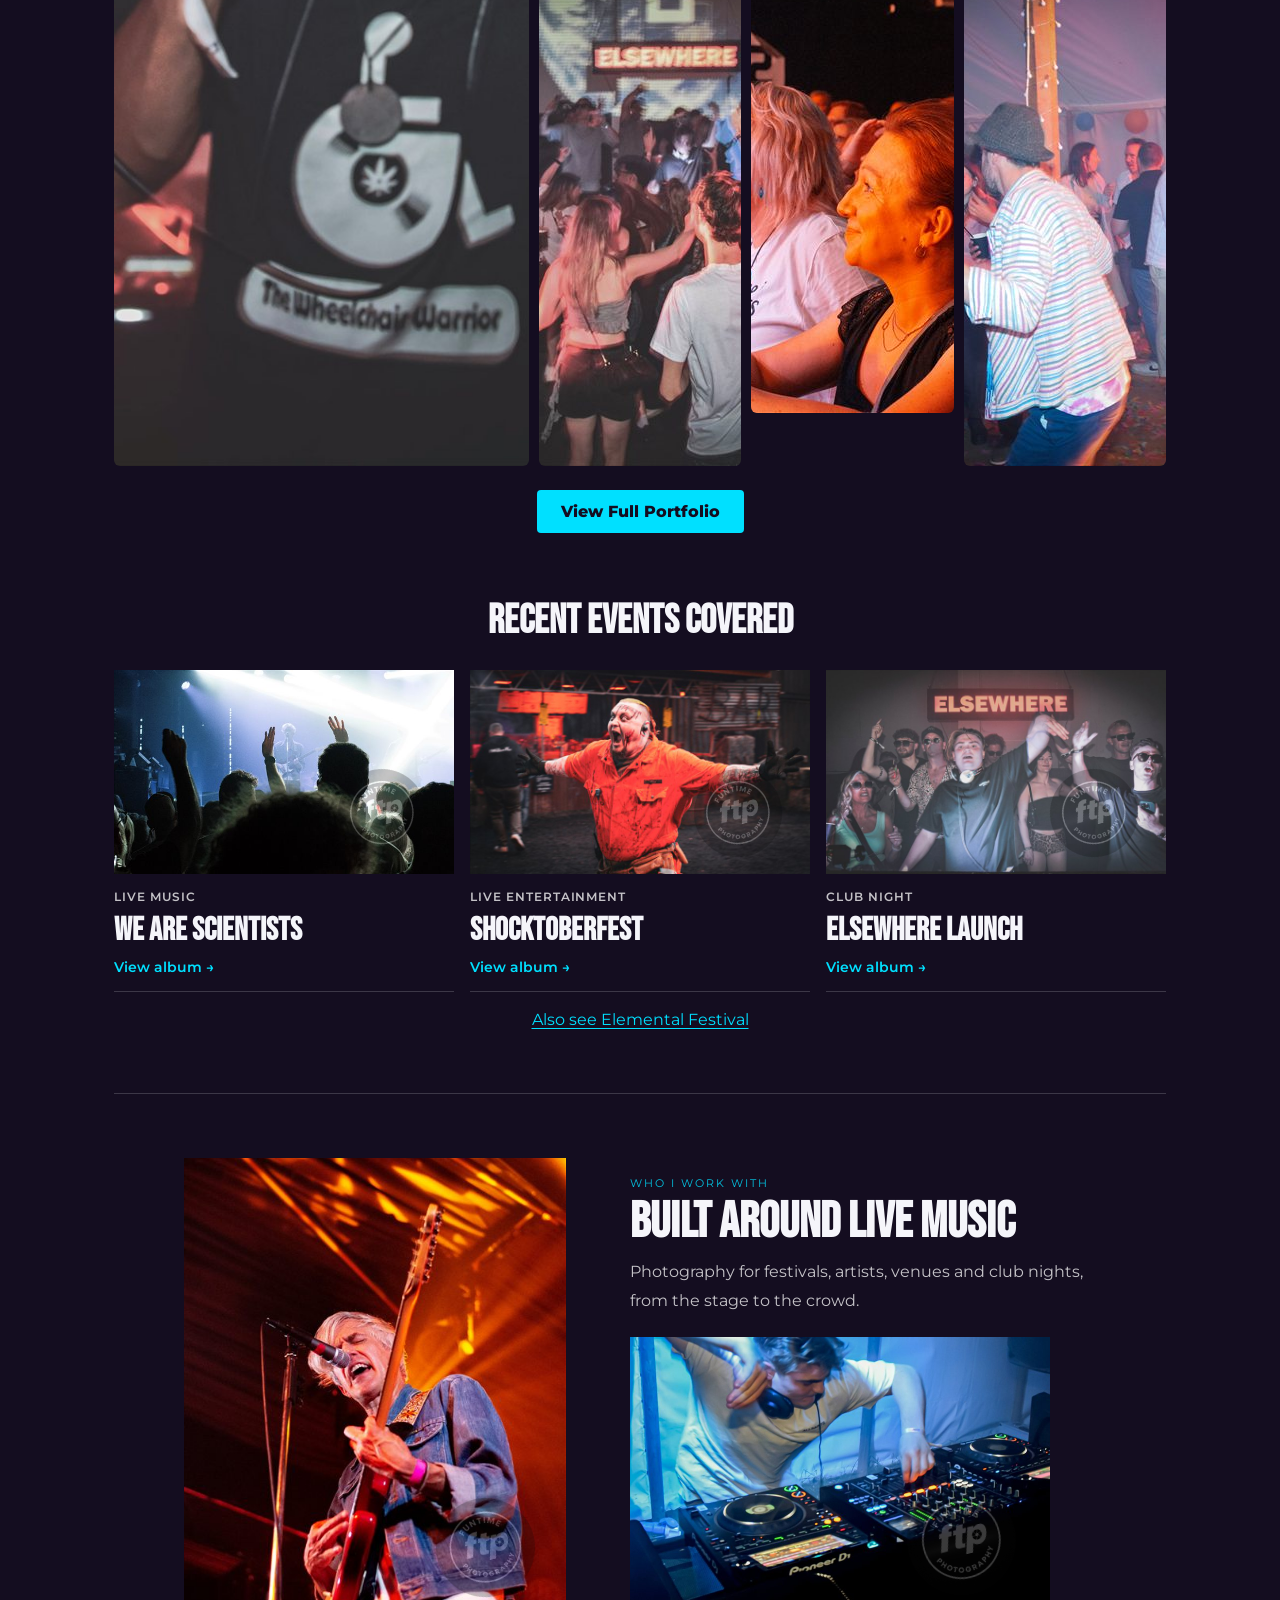
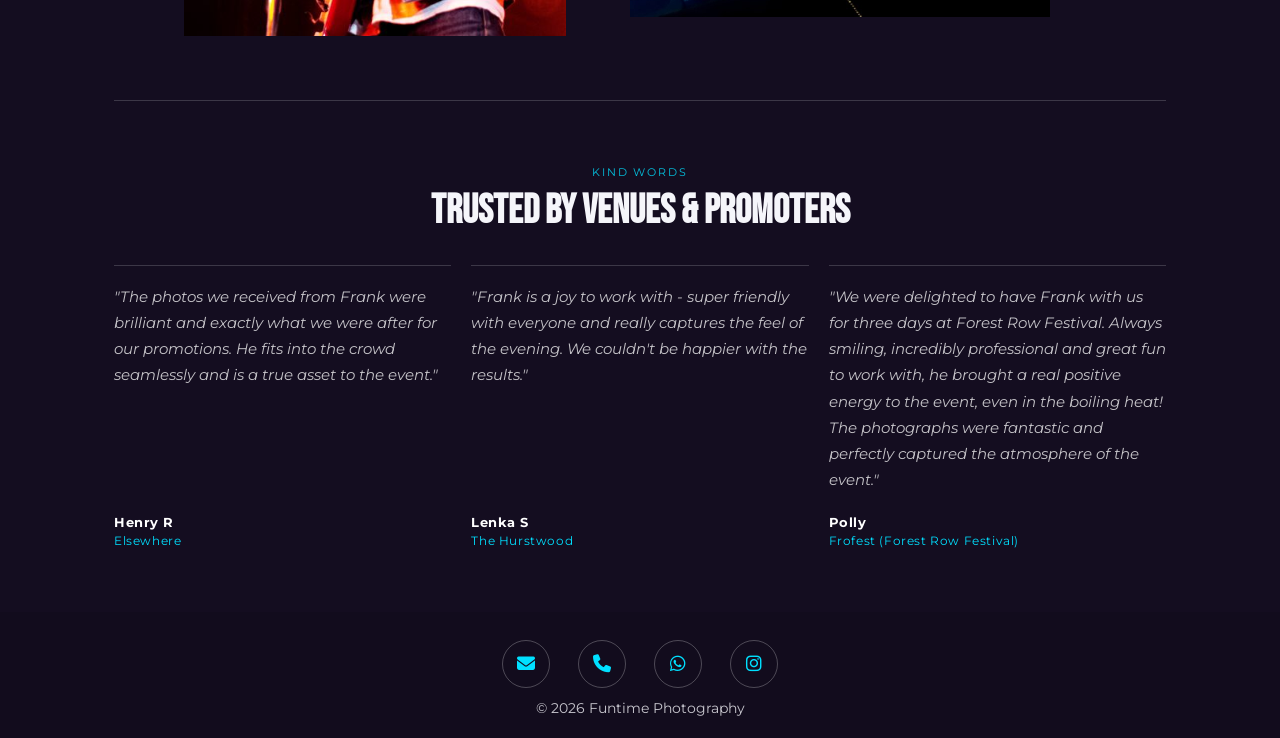
==== commit 3d959062: "Curate the homepage portfolio and add a two-photo live music feature" ====
--- a/index.html
+++ b/index.html
@@ -252,34 +252,6 @@
   }
 }
 
-/* PHOTO STRIP */
-.photo-strip{
-  display:flex;
-  height:70px;
-  overflow:hidden;
-  position:relative;
-  z-index:1;
-}
-
-.strip-item{
-  flex:1;
-  background:#1a1a2e;
-  border-right:1px solid rgba(0,0,0,0.4);
-  position:relative;
-  overflow:hidden;
-}
-
-.strip-item img{
-  width:100%;
-  height:100%;
-  object-fit:cover;
-  opacity:0.5;
-  transition:opacity 0.3s;
-}
-
-.strip-item:nth-child(odd){background:#110d1e;}
-.strip-item:nth-child(3n){background:#0d1a1f;}
-
 /* SECTION DIVIDER */
 .divider{
   width:min(1052px,calc(100% - 48px));
@@ -381,49 +353,106 @@
 }
 
   
-.live-music-photo{
+/* LIVE MUSIC FEATURE */
+.live-music-feature{
+  display:grid;
+  grid-template-columns:minmax(0,1fr) minmax(0,1.22fr);
+  grid-template-areas:"artist intro" "artist detail";
+  gap:22px clamp(24px,5vw,64px);
+  max-width:960px;
+}
+
+.live-music-artist,
+.live-music-detail{
   position:relative;
-  aspect-ratio:2.25;
   overflow:hidden;
 }
 
-.live-music-photo img{
+.live-music-artist{
+  grid-area:artist;
+  align-self:center;
+  aspect-ratio:4 / 5;
+}
+
+.live-music-feature-intro{
+  grid-area:intro;
+  align-self:end;
+}
+
+.live-music-feature-intro .section-label,
+.live-music-feature-intro .section-title,
+.live-music-feature-intro .work-copy{
+  text-align:left;
+}
+
+.live-music-feature-intro .section-title{
+  margin-bottom:10px;
+  font-size:clamp(2rem,4vw,3.1rem);
+  line-height:1;
+}
+
+.live-music-feature-intro .work-copy{
+  margin:0;
+}
+
+.live-music-detail{
+  grid-area:detail;
+  align-self:start;
+  width:100%;
+  max-width:420px;
+  aspect-ratio:3 / 2;
+}
+
+.live-music-feature img{
   display:block;
   width:100%;
   height:100%;
   object-fit:cover;
 }
 
-@media(max-width:640px){
-  .live-music-photo{aspect-ratio:16 / 10;}
-}
-
-/* GRID */
+/* FEATURED PORTFOLIO */
 .grid{
   display:grid;
-  grid-template-columns:repeat(4,1fr);
+  grid-template-columns:repeat(5,minmax(0,1fr));
   gap:10px;
-  grid-auto-flow:dense;
 }
 
 .grid img{
+  display:block;
   width:100%;
-  aspect-ratio:1/1;
+  aspect-ratio:1;
   object-fit:cover;
-  border-radius:12px;
+  border-radius:6px;
   cursor:pointer;
-  opacity:0;
-  transform:translateY(20px);
-  transition:opacity .4s, transform .4s;
-}
-
-.grid img.loaded{
-  opacity:1;
-  transform:translateY(0);
-}
-
-.grid img:hover{
-  transform:scale(1.02);
+}
+
+.grid .featured-lead{
+  grid-column:span 2;
+  grid-row:span 2;
+  min-height:0;
+  height:100%;
+  aspect-ratio:auto;
+}
+
+@media(max-width:740px){
+  .grid{grid-template-columns:repeat(2,minmax(0,1fr));}
+
+  .grid .featured-lead{
+    grid-column:1 / -1;
+    grid-row:auto;
+    height:auto;
+    aspect-ratio:1;
+  }
+}
+
+@media(max-width:640px){
+  .live-music-feature{
+    grid-template-columns:minmax(0,1fr) minmax(0,1.22fr);
+    grid-template-areas:"intro intro" "artist detail";
+    gap:16px 12px;
+  }
+
+  .live-music-detail{align-self:center;}
 }
 
 /* SELL SECTION */
@@ -513,8 +542,6 @@
   .topbar a{margin-left:0;}
   .hero{min-height:400px;}
 
-  .grid{grid-template-columns:repeat(2,1fr);}
-
   .sell{
     grid-template-columns:1fr;
     gap:30px;
@@ -534,7 +561,6 @@
     gap:16px;
   }
 
-  .photo-strip{height:50px;}
   .divider{width:calc(100% - 32px);}
 }
 
@@ -697,18 +723,6 @@
   </div>
 </section>
 
-<div class="photo-strip">
-  <div class="strip-item"><img src="photo229.jpg" alt="" loading="lazy"></div>
-  <div class="strip-item"><img src="photo155.jpg" alt="" loading="lazy"></div>
-  <div class="strip-item"><img src="photo95.jpg" alt="" loading="lazy"></div>
-  <div class="strip-item"><img src="photo43.jpg" alt="" loading="lazy"></div>
-  <div class="strip-item"><img src="photo193.jpg" alt="" loading="lazy"></div>
-  <div class="strip-item"><img src="photo80.jpg" alt="" loading="lazy"></div>
-  <div class="strip-item"><img src="photo17.jpg" alt="" loading="lazy"></div>
-  <div class="strip-item"><img src="photo144.jpg" alt="" loading="lazy"></div>
-</div>
-
-
 <section class="about">
 
 <p><strong>Hi, I'm Frank, the photographer behind Funtime Photography.</strong></p>
@@ -736,27 +750,13 @@
 </p>
 
   <div class="grid">
-    <!-- Featured photos follow the order in the image list below. -->
-    <img alt="Event photography">
-    <img alt="Event photography">
-    <img data-preview="thumbnails/we-are-scientists/2-DSC_6607.jpg" alt="We Are Scientists bassist singing under white stage beams">
-    <img alt="Event photography">
-    <img alt="Event photography">
-    <img alt="Event photography">
-    <img data-preview="thumbnails/we-are-scientists/7-DSC_6819.jpg" alt="We Are Scientists guitarist under amber stage lights">
-    <img alt="Event photography">
-    <img alt="Event photography">
-    <img alt="Event photography">
-    <img data-preview="thumbnails/we-are-scientists/8-DSC_6842.jpg" alt="We Are Scientists crowd with hands raised against white lights">
-    <img alt="Event photography">
-    <img alt="Event photography">
-    <img alt="Event photography">
-    <img data-preview="thumbnails/we-are-scientists/14-DSC_7060.jpg" alt="Black-and-white We Are Scientists performance under spotlights">
-    <img alt="Event photography">
-    <img alt="Shocktoberfest performer in an orange jumpsuit with arms outstretched">
-    <img alt="Shocktoberfest stage performers surrounded by sparks">
-    <img alt="Elsewhere Launch DJ working the decks under orange and teal lights">
-    <img alt="Elsewhere Launch crowd with hands raised beneath the venue sign">
+    <img class="featured-lead" src="featured-elsewhere-performer.jpg" data-full="18-DSC_0690-high-quality.jpg" width="1000" height="1000" alt="Performer singing into a microphone at Elsewhere Launch" loading="lazy" decoding="async">
+    <img src="thumbnails/we-are-scientists/17-DSC_7171.jpg" data-full="17-DSC_7171.jpg" width="640" height="453" alt="We Are Scientists onstage in blue and red light" loading="lazy" decoding="async">
+    <img src="featured-shocktoberfest-sparks.jpg" data-full="11-DSC_0038-denoised-social.jpg" width="480" height="480" alt="Shocktoberfest performers surrounded by golden sparks" loading="lazy" decoding="async">
+    <img src="featured-rawfest-guests.jpg" data-full="photo17.jpg" width="480" height="480" alt="Two RAWfest guests dancing outdoors" loading="lazy" decoding="async">
+    <img src="featured-elsewhere-dancefloor.jpg" data-full="11-DSC_0233-high-quality.jpg" width="480" height="480" alt="Dancers with hands raised at Elsewhere Launch" loading="lazy" decoding="async">
+    <img src="thumbnails/we-are-scientists/10-DSC_6892.jpg" data-full="10-DSC_6892.jpg" width="640" height="427" alt="Fans watching We Are Scientists from the front barrier" loading="lazy" decoding="async">
+    <img src="featured-rawfest-dancefloor.jpg" data-full="photo29.jpg" width="480" height="480" alt="RAWfest guests dancing under pink lights inside a marquee" loading="lazy" decoding="async">
   </div>
   <div class="portfolio-action">
     <a class="cta" href="gallery.html">View Full Portfolio</a>
@@ -809,12 +809,17 @@
 
 <div class="divider"></div>
 
-<section class="section" aria-labelledby="live-music-title">
-  <div class="section-label">Who I Work With</div>
-  <h2 class="section-title" id="live-music-title">Built Around Live Music</h2>
-  <p class="work-copy">Photography for festivals, artists, venues and club nights, from the stage to the crowd.</p>
-  <div class="live-music-photo thumb">
-    <img src="live-music-crowd.jpg" width="1600" height="860" alt="Hands raised in a crowd at Elsewhere Launch under beams of light" loading="lazy" decoding="async">
+<section class="section live-music-feature" aria-labelledby="live-music-title">
+  <div class="live-music-feature-intro">
+    <div class="section-label">Who I Work With</div>
+    <h2 class="section-title" id="live-music-title">Built Around Live Music</h2>
+    <p class="work-copy">Photography for festivals, artists, venues and club nights, from the stage to the crowd.</p>
+  </div>
+  <div class="live-music-artist thumb">
+    <img src="thumbnails/we-are-scientists/6-DSC_6806.jpg" width="482" height="640" alt="We Are Scientists guitarist framed by orange stage lights" loading="lazy" decoding="async">
+  </div>
+  <div class="live-music-detail thumb">
+    <img src="live-music-dj-detail.jpg" width="840" height="560" alt="A RAWfest DJ adjusting the mixer under blue light" loading="lazy" decoding="async">
   </div>
 </section>
 
@@ -874,54 +879,25 @@
 <script>
 (function(){
 
-const images = [
-  "photo229.jpg",
-  "4-DSC_0520.jpg",
-  "2-DSC_6607.jpg",
-  "photo193.jpg",
-  "DSC_5003.jpg",
-  "DSC_4117.jpg",
-  "7-DSC_6819.jpg",
-  "20-DSC_6042.jpg",
-  "photo123.jpg",
-  "2-DSC_5817.jpg",
-  "8-DSC_6842.jpg",
-  "DSC_0690.jpg",
-  "1-DSC_5632.jpg",
-  "photo41.jpg",
-  "14-DSC_7060.jpg",
-  "photo43.jpg",
-  "5-DSC_9880-denoised-social.jpg",
-  "11-DSC_0038-denoised-social.jpg",
-  "10-DSC_0227-high-quality.jpg",
-  "12-DSC_0279-high-quality.jpg",
-  "DSC_0140.jpg",
-  "DSC_0076.jpg",
-  "18-DSC_0284.jpg",
-  "7-DSC_0143.jpg"
-];
-
 let currentImageIndex = 0;
-const imgs = document.querySelectorAll(".grid img");
+const images = document.querySelectorAll(".grid img");
 const lb = document.getElementById("lightbox");
 const lbImg = document.getElementById("lb-img");
 const lbCounter = document.getElementById("lb-counter");
 const lbPrev = document.getElementById("lb-prev");
 const lbNext = document.getElementById("lb-next");
 const lbClose = document.querySelector(".lightbox-close");
-imgs.forEach((img,i)=>{
-  const src = images[i % images.length];
-  img.src = img.dataset.preview || src;
-  img.loading = "lazy";
-  img.onload = ()=> img.classList.add("loaded");
+images.forEach((img,index)=>{
   img.onclick = ()=>{
-    currentImageIndex = i % images.length;
+    currentImageIndex = index;
     openLightbox();
   };
 });
 
 function openLightbox(){
-  lbImg.src = images[currentImageIndex];
+  const image = images[currentImageIndex];
+  lbImg.src = image.dataset.full;
+  lbImg.alt = image.alt;
   lbCounter.textContent = `${currentImageIndex + 1} / ${images.length}`;
   lb.classList.add("active");
   document.body.style.overflow = "hidden";
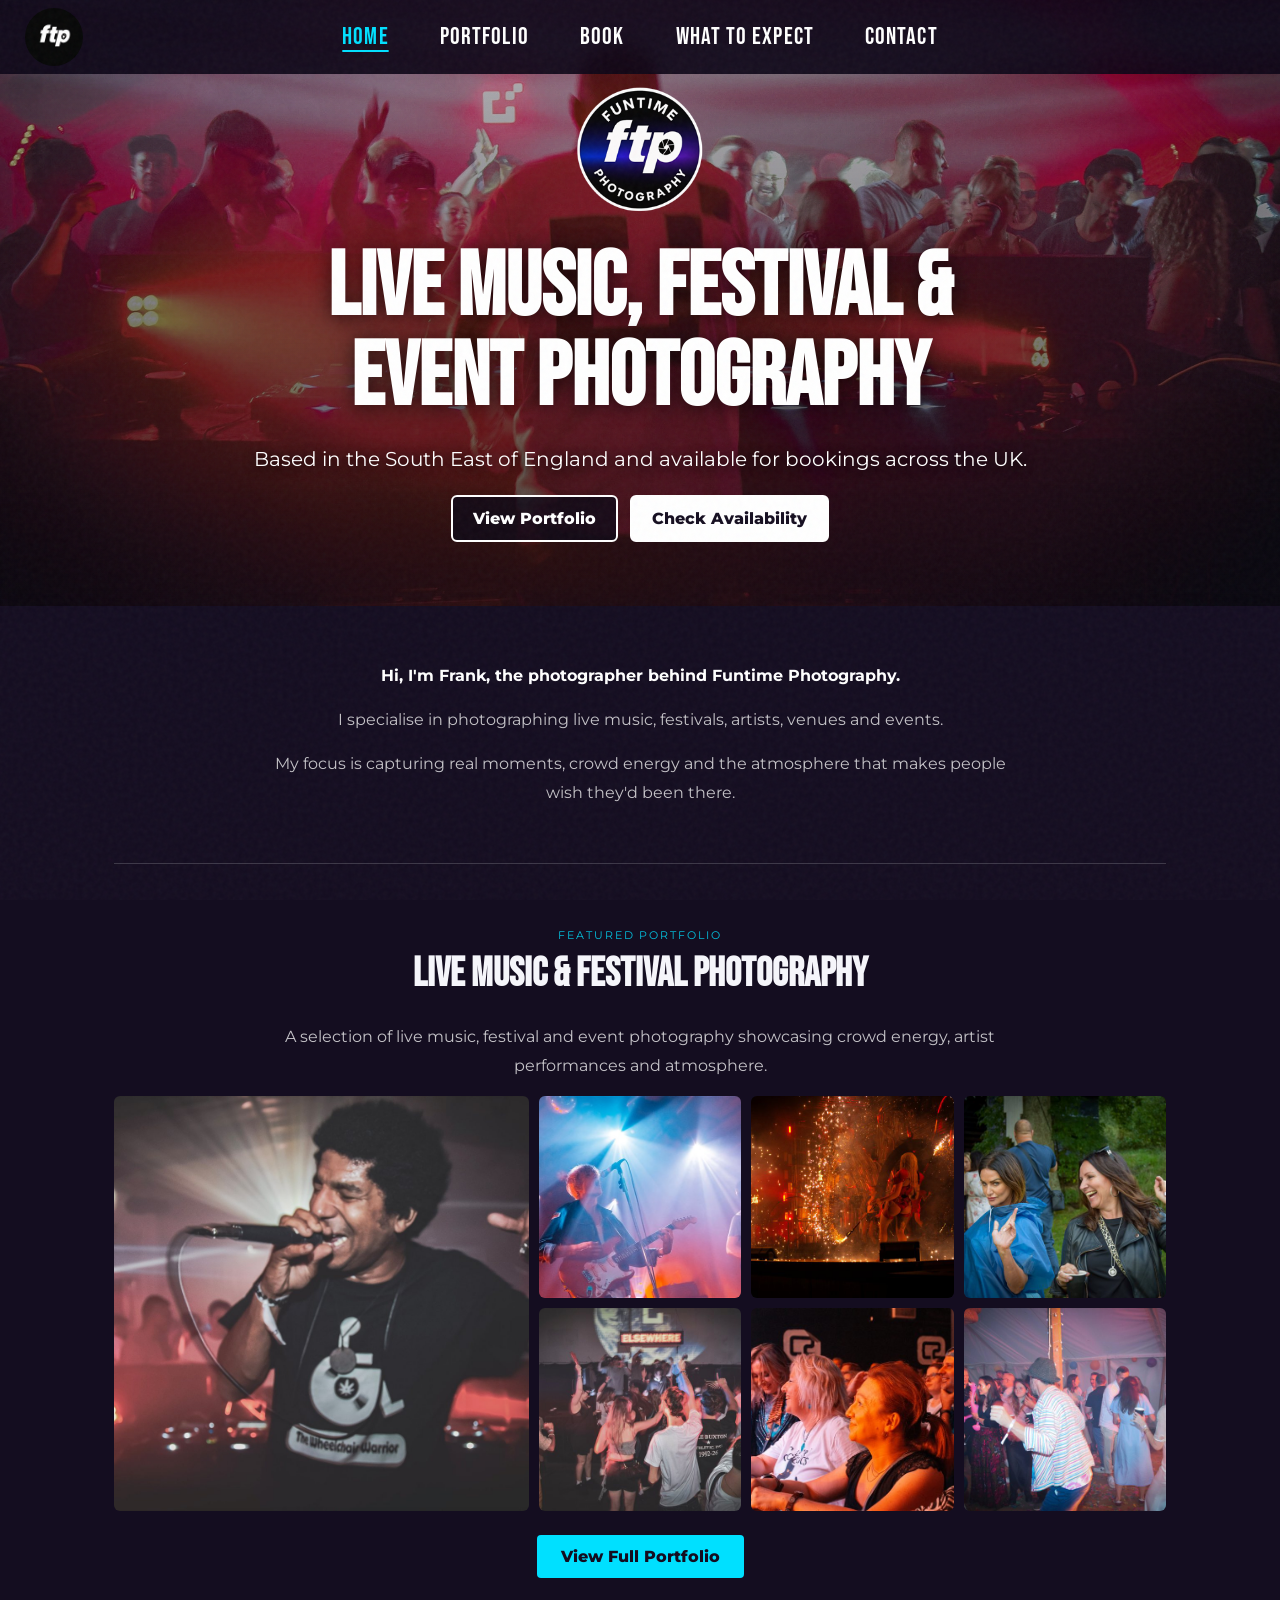
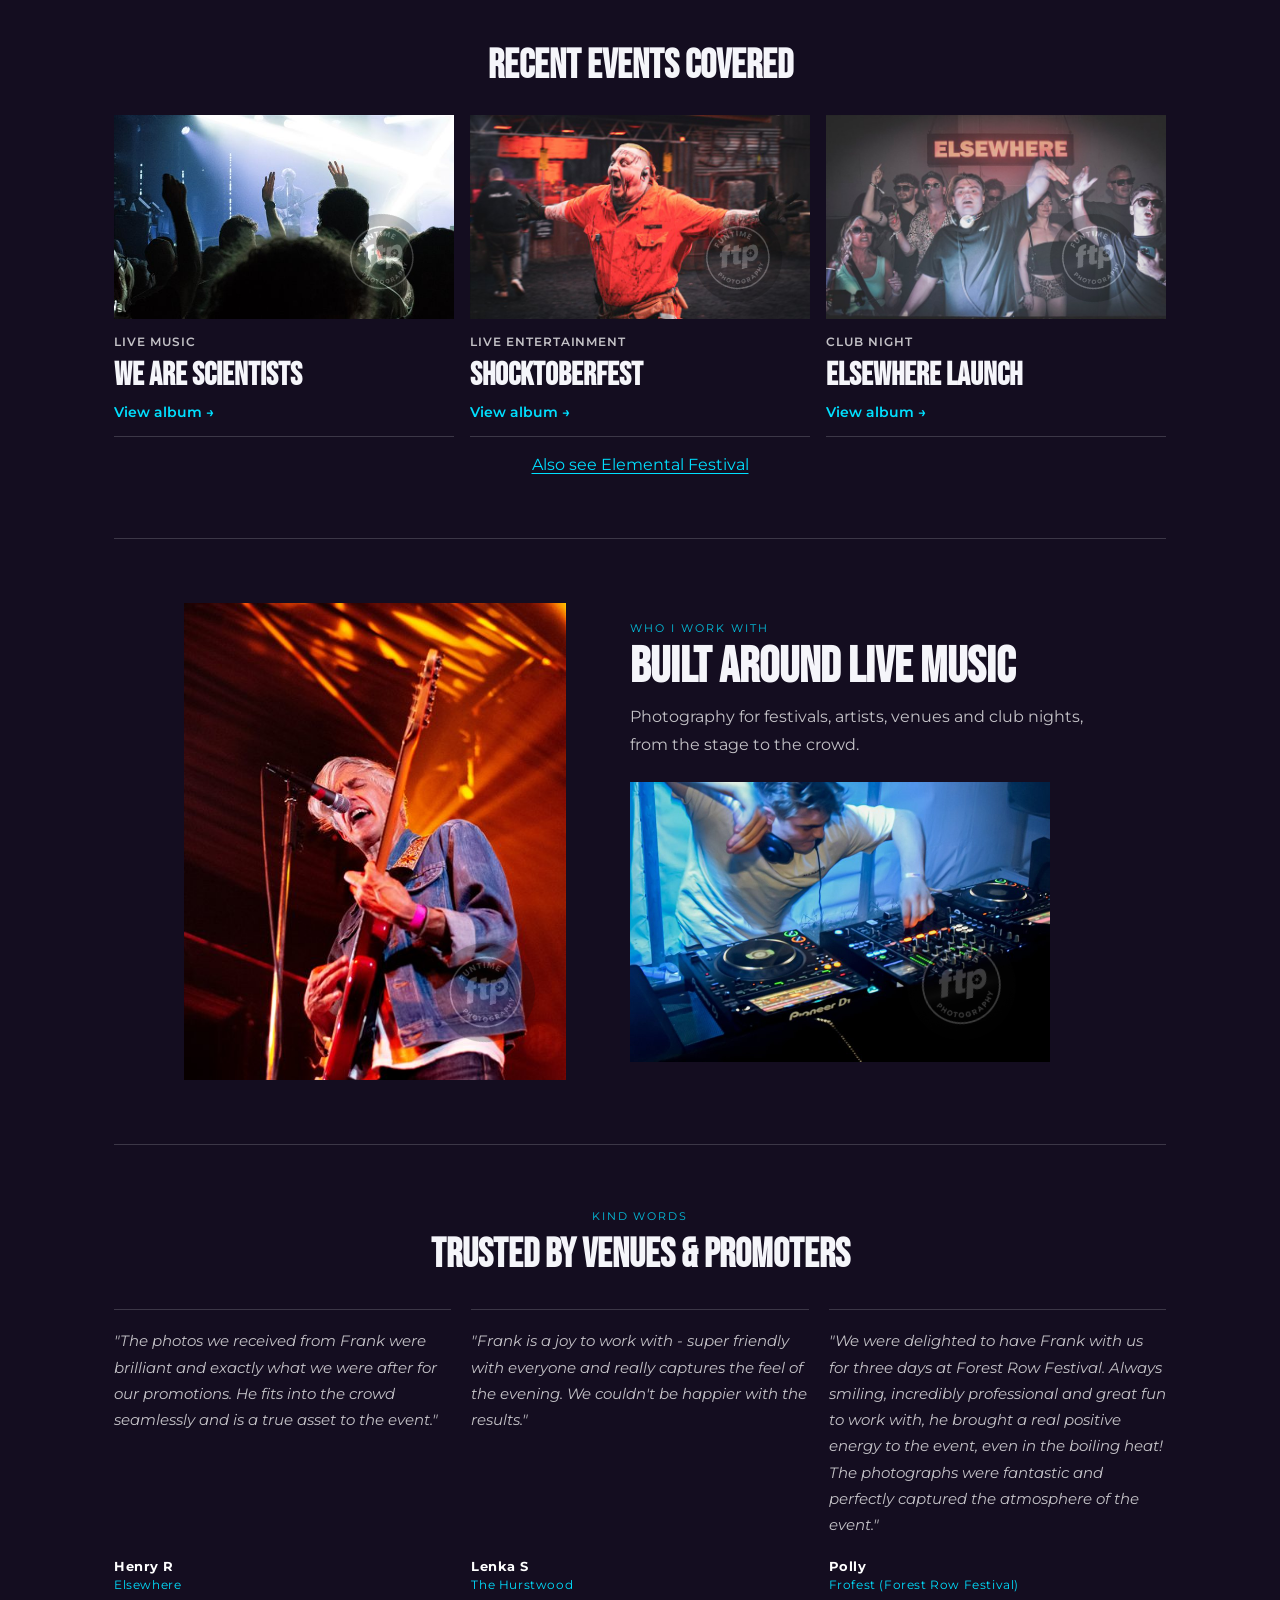
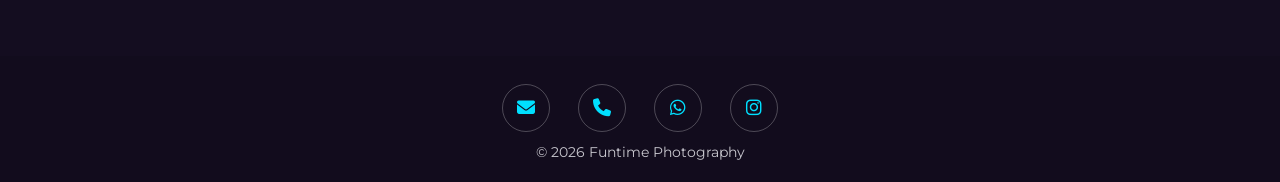
==== commit a9ac7165: "Keep featured portfolio thumbnails square" ====
--- a/index.html
+++ b/index.html
@@ -420,6 +420,7 @@
 .grid img{
   display:block;
   width:100%;
+  height:auto;
   aspect-ratio:1;
   object-fit:cover;
   border-radius:6px;
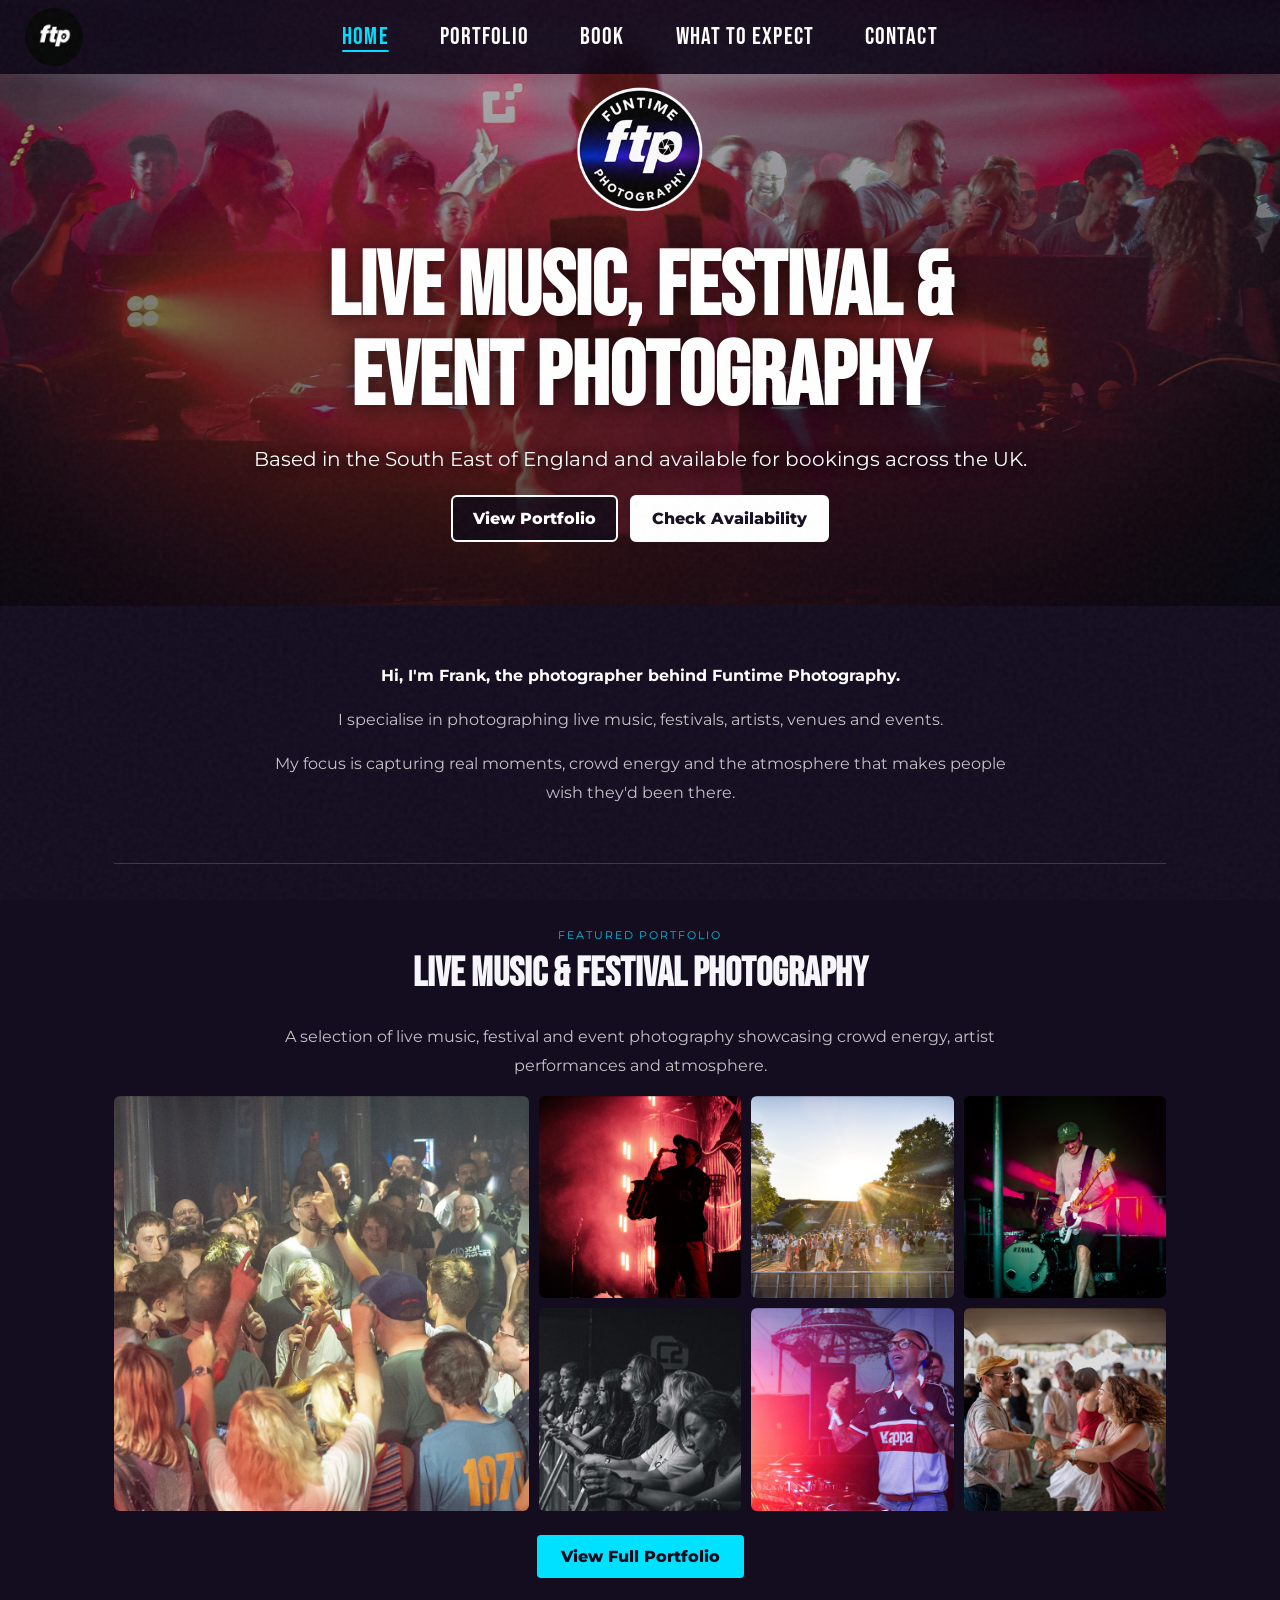
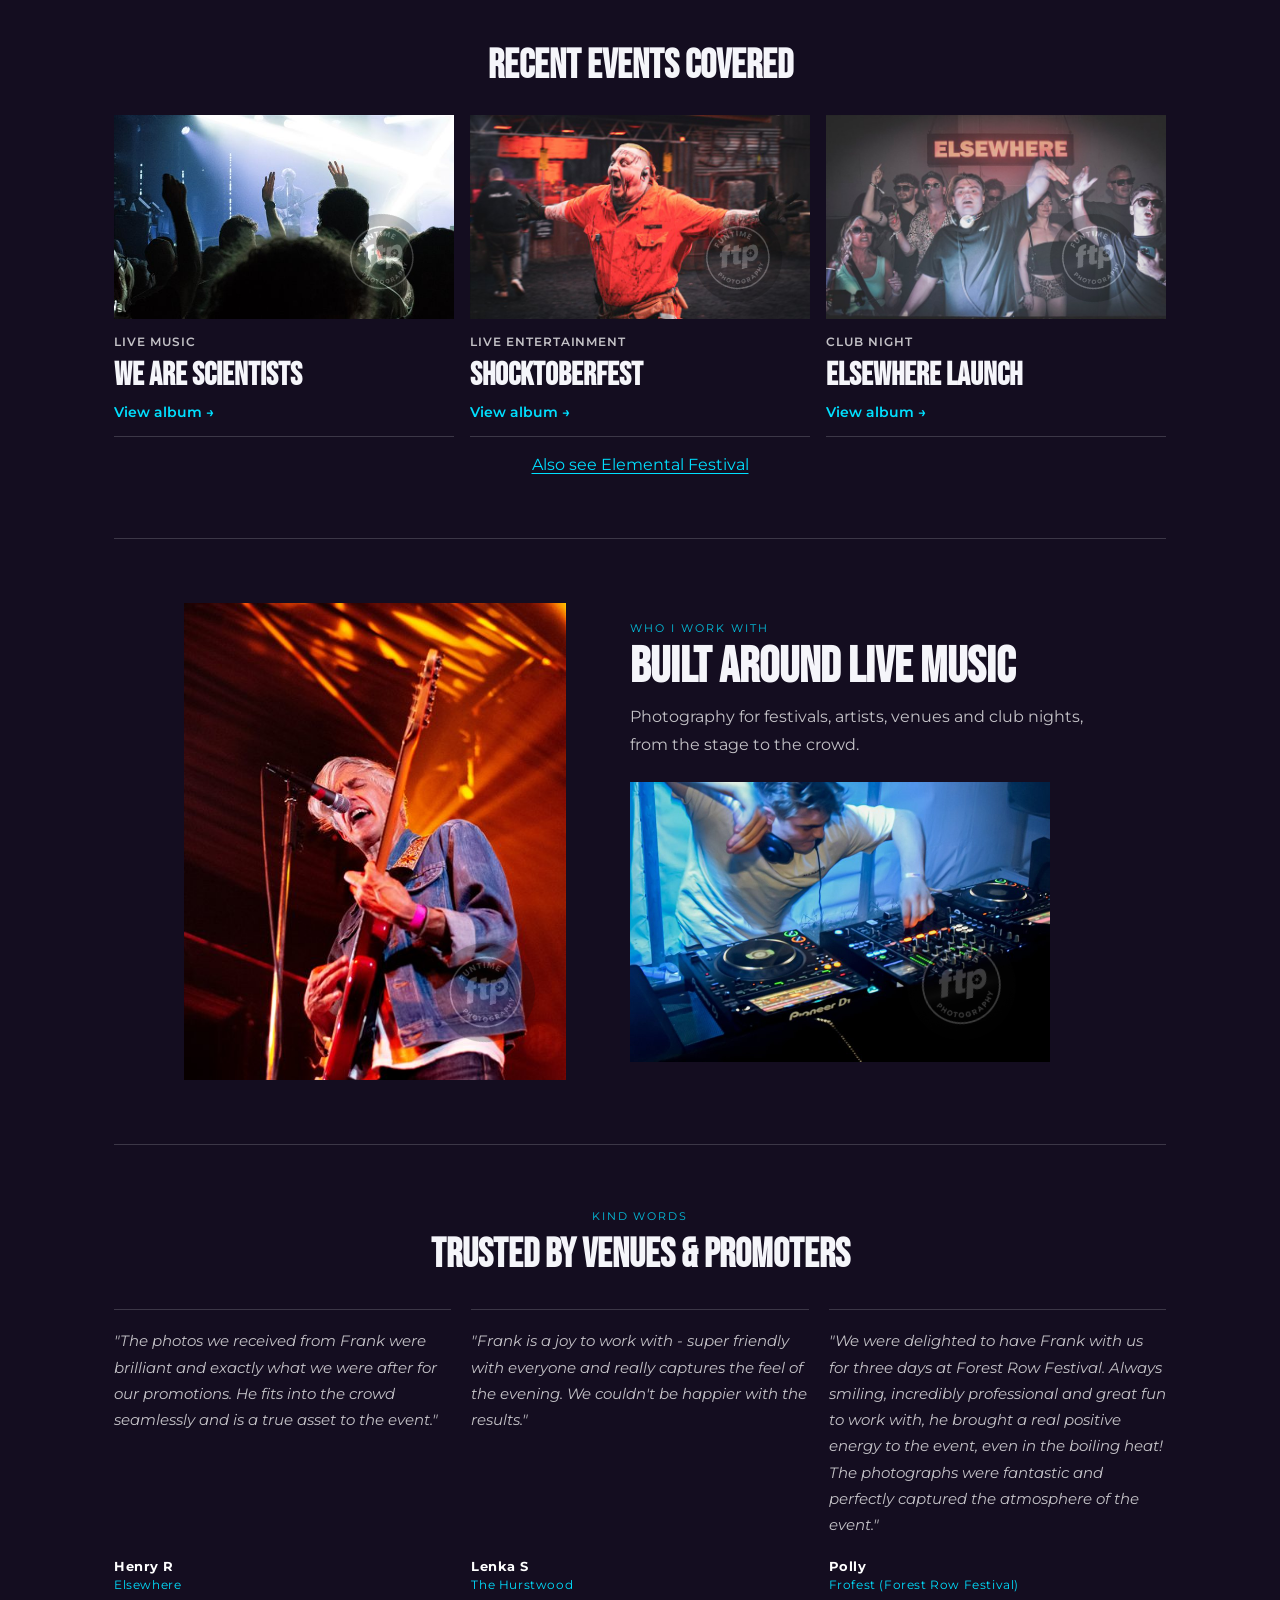
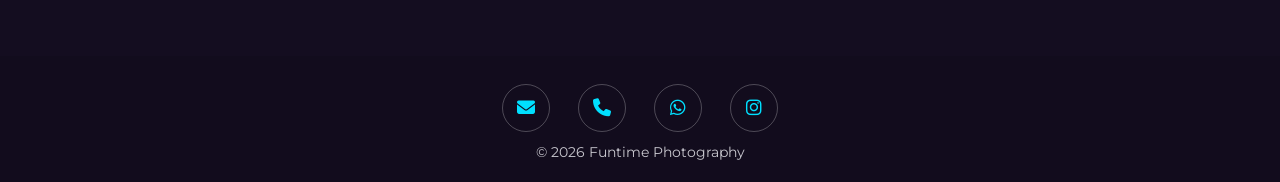
==== commit aed99d13: "Refresh the homepage featured photography selection" ====
--- a/index.html
+++ b/index.html
@@ -751,13 +751,13 @@
 </p>
 
   <div class="grid">
-    <img class="featured-lead" src="featured-elsewhere-performer.jpg" data-full="18-DSC_0690-high-quality.jpg" width="1000" height="1000" alt="Performer singing into a microphone at Elsewhere Launch" loading="lazy" decoding="async">
-    <img src="thumbnails/we-are-scientists/17-DSC_7171.jpg" data-full="17-DSC_7171.jpg" width="640" height="453" alt="We Are Scientists onstage in blue and red light" loading="lazy" decoding="async">
-    <img src="featured-shocktoberfest-sparks.jpg" data-full="11-DSC_0038-denoised-social.jpg" width="480" height="480" alt="Shocktoberfest performers surrounded by golden sparks" loading="lazy" decoding="async">
-    <img src="featured-rawfest-guests.jpg" data-full="photo17.jpg" width="480" height="480" alt="Two RAWfest guests dancing outdoors" loading="lazy" decoding="async">
-    <img src="featured-elsewhere-dancefloor.jpg" data-full="11-DSC_0233-high-quality.jpg" width="480" height="480" alt="Dancers with hands raised at Elsewhere Launch" loading="lazy" decoding="async">
-    <img src="thumbnails/we-are-scientists/10-DSC_6892.jpg" data-full="10-DSC_6892.jpg" width="640" height="427" alt="Fans watching We Are Scientists from the front barrier" loading="lazy" decoding="async">
-    <img src="featured-rawfest-dancefloor.jpg" data-full="photo29.jpg" width="480" height="480" alt="RAWfest guests dancing under pink lights inside a marquee" loading="lazy" decoding="async">
+    <img class="featured-lead" src="featured-was-crowd.jpg" data-full="15-DSC_7102.jpg" width="1000" height="1000" alt="We Are Scientists singer holding a microphone in the middle of the crowd" loading="lazy" decoding="async">
+    <img src="featured-shocktoberfest-sax.jpg" data-full="7-DSC_9914-denoised-social.jpg" width="480" height="480" alt="Saxophonist silhouetted against red stage lights at Shocktoberfest" loading="lazy" decoding="async">
+    <img src="featured-elemental-sunset.jpg" data-full="18-DSC_0284.jpg" width="480" height="480" alt="Elemental Festival crowd in the late afternoon sun" loading="lazy" decoding="async">
+    <img src="featured-forest-row-guitar.jpg" data-full="4-DSC_3333.jpg" width="480" height="480" alt="Guitarist playing under pink stage lights at Forest Row Festival" loading="lazy" decoding="async">
+    <img src="featured-was-front-row.jpg" data-full="1-DSC_6576.jpg" width="480" height="480" alt="Black-and-white photo of fans watching from the front barrier at We Are Scientists" loading="lazy" decoding="async">
+    <img src="featured-elsewhere-red-light.jpg" data-full="6-DSC_0091-high-quality.jpg" width="480" height="480" alt="DJ raising both hands in red light at Elsewhere Launch" loading="lazy" decoding="async">
+    <img src="featured-forest-row-dancers.jpg" data-full="15-DSC_4283.jpg" width="480" height="480" alt="Two guests dancing together in a marquee at Forest Row Festival" loading="lazy" decoding="async">
   </div>
   <div class="portfolio-action">
     <a class="cta" href="gallery.html">View Full Portfolio</a>
